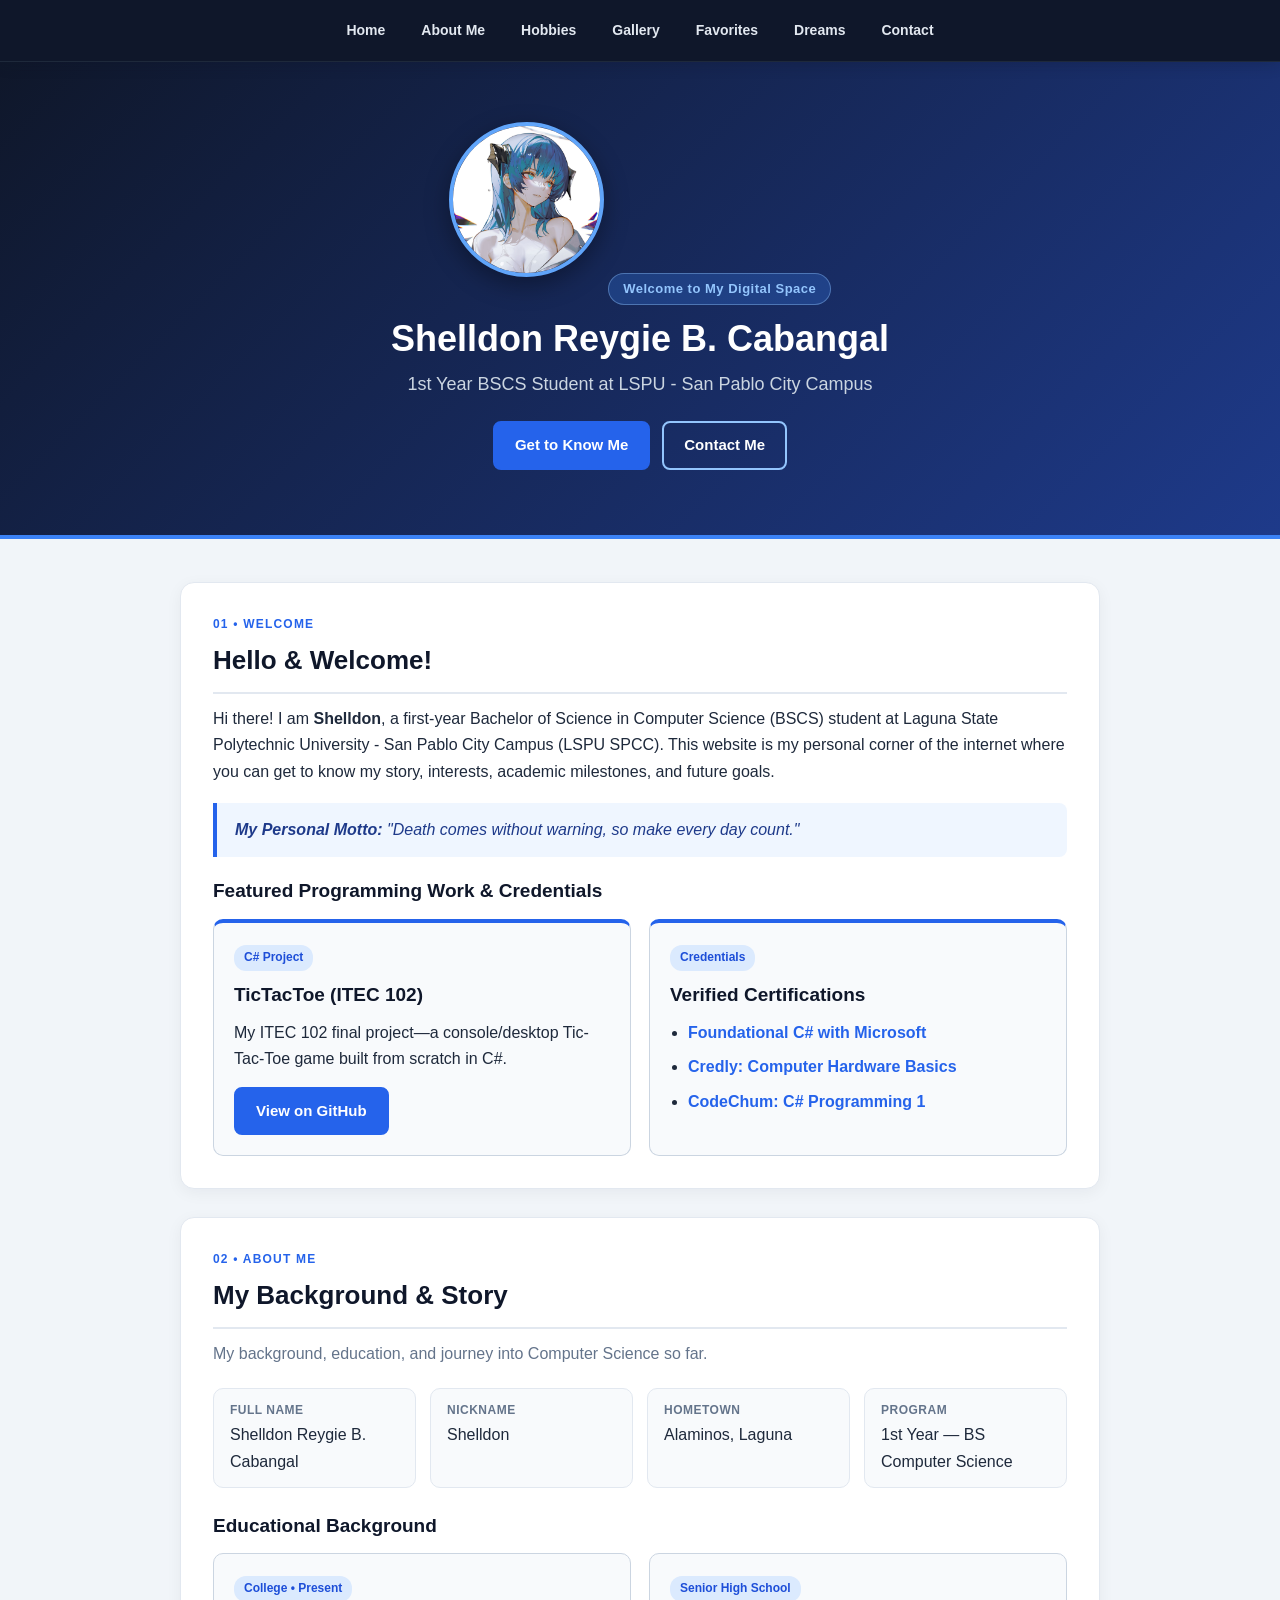
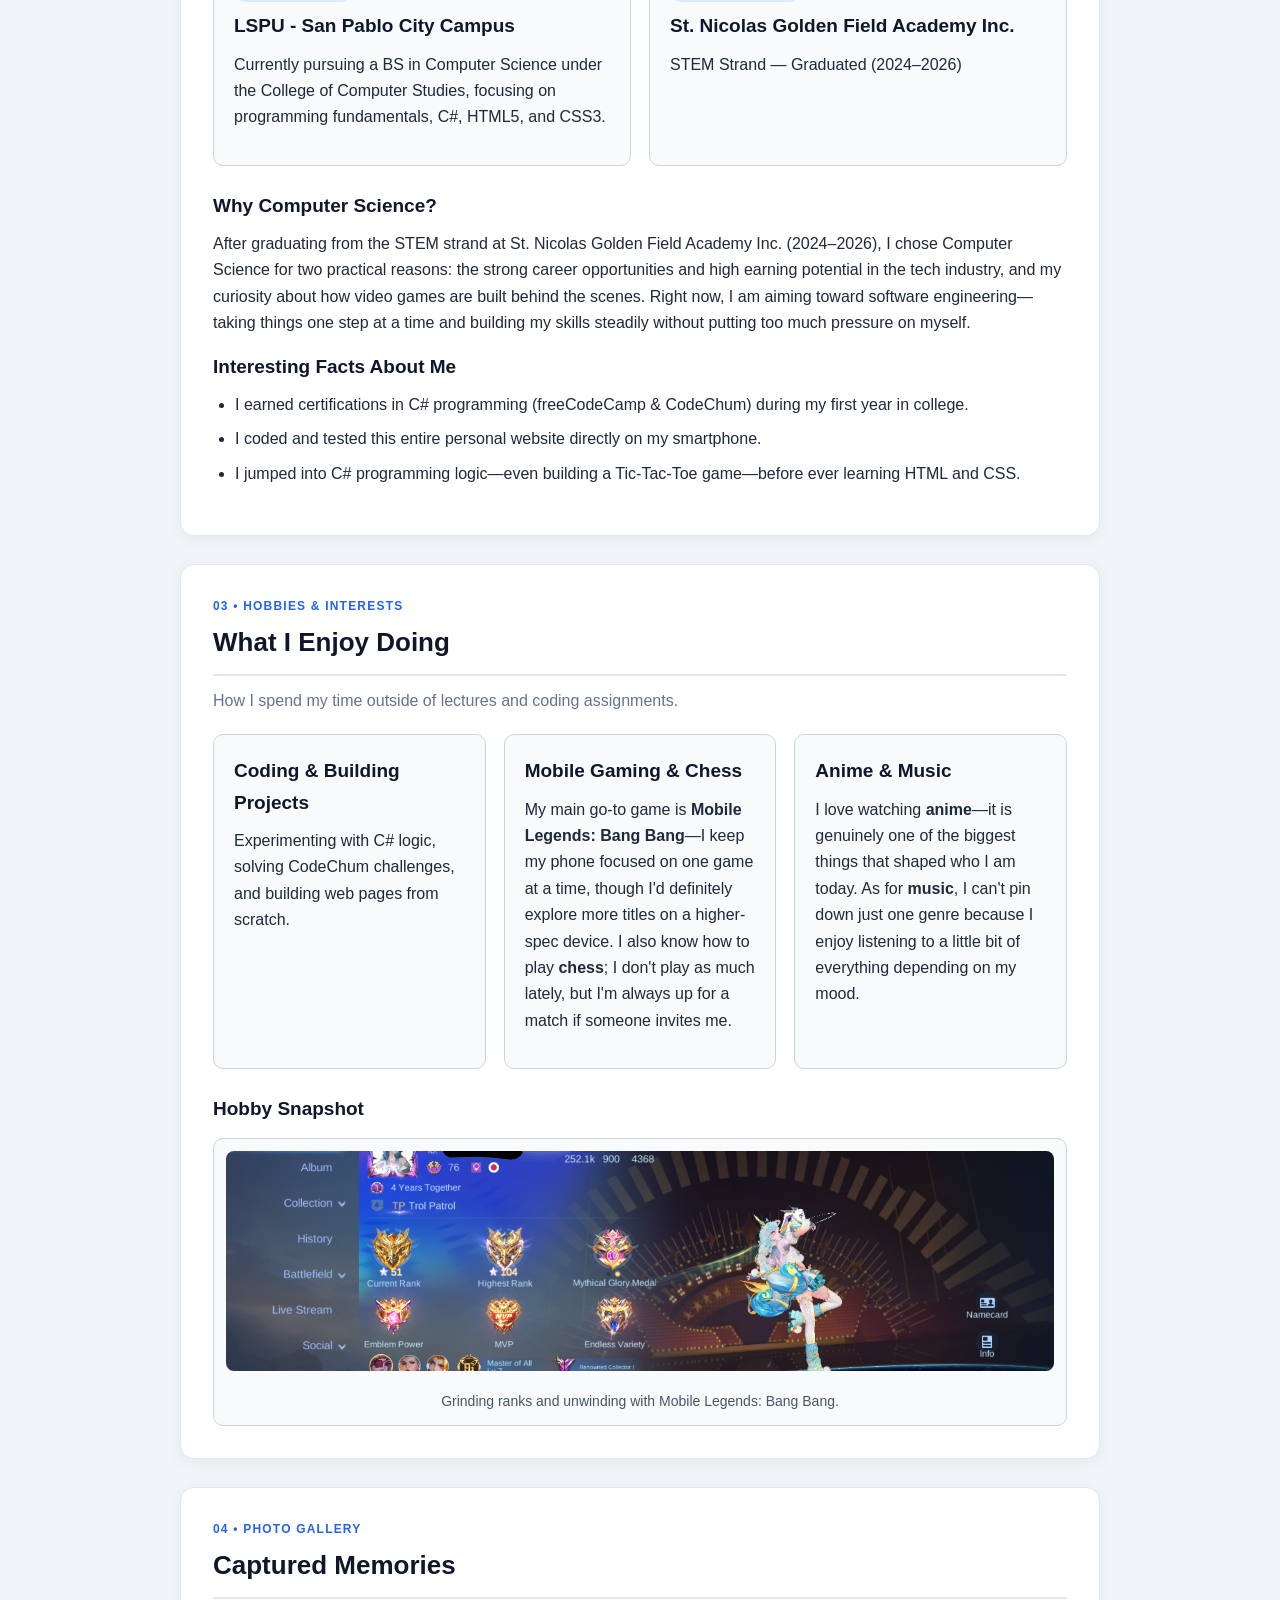
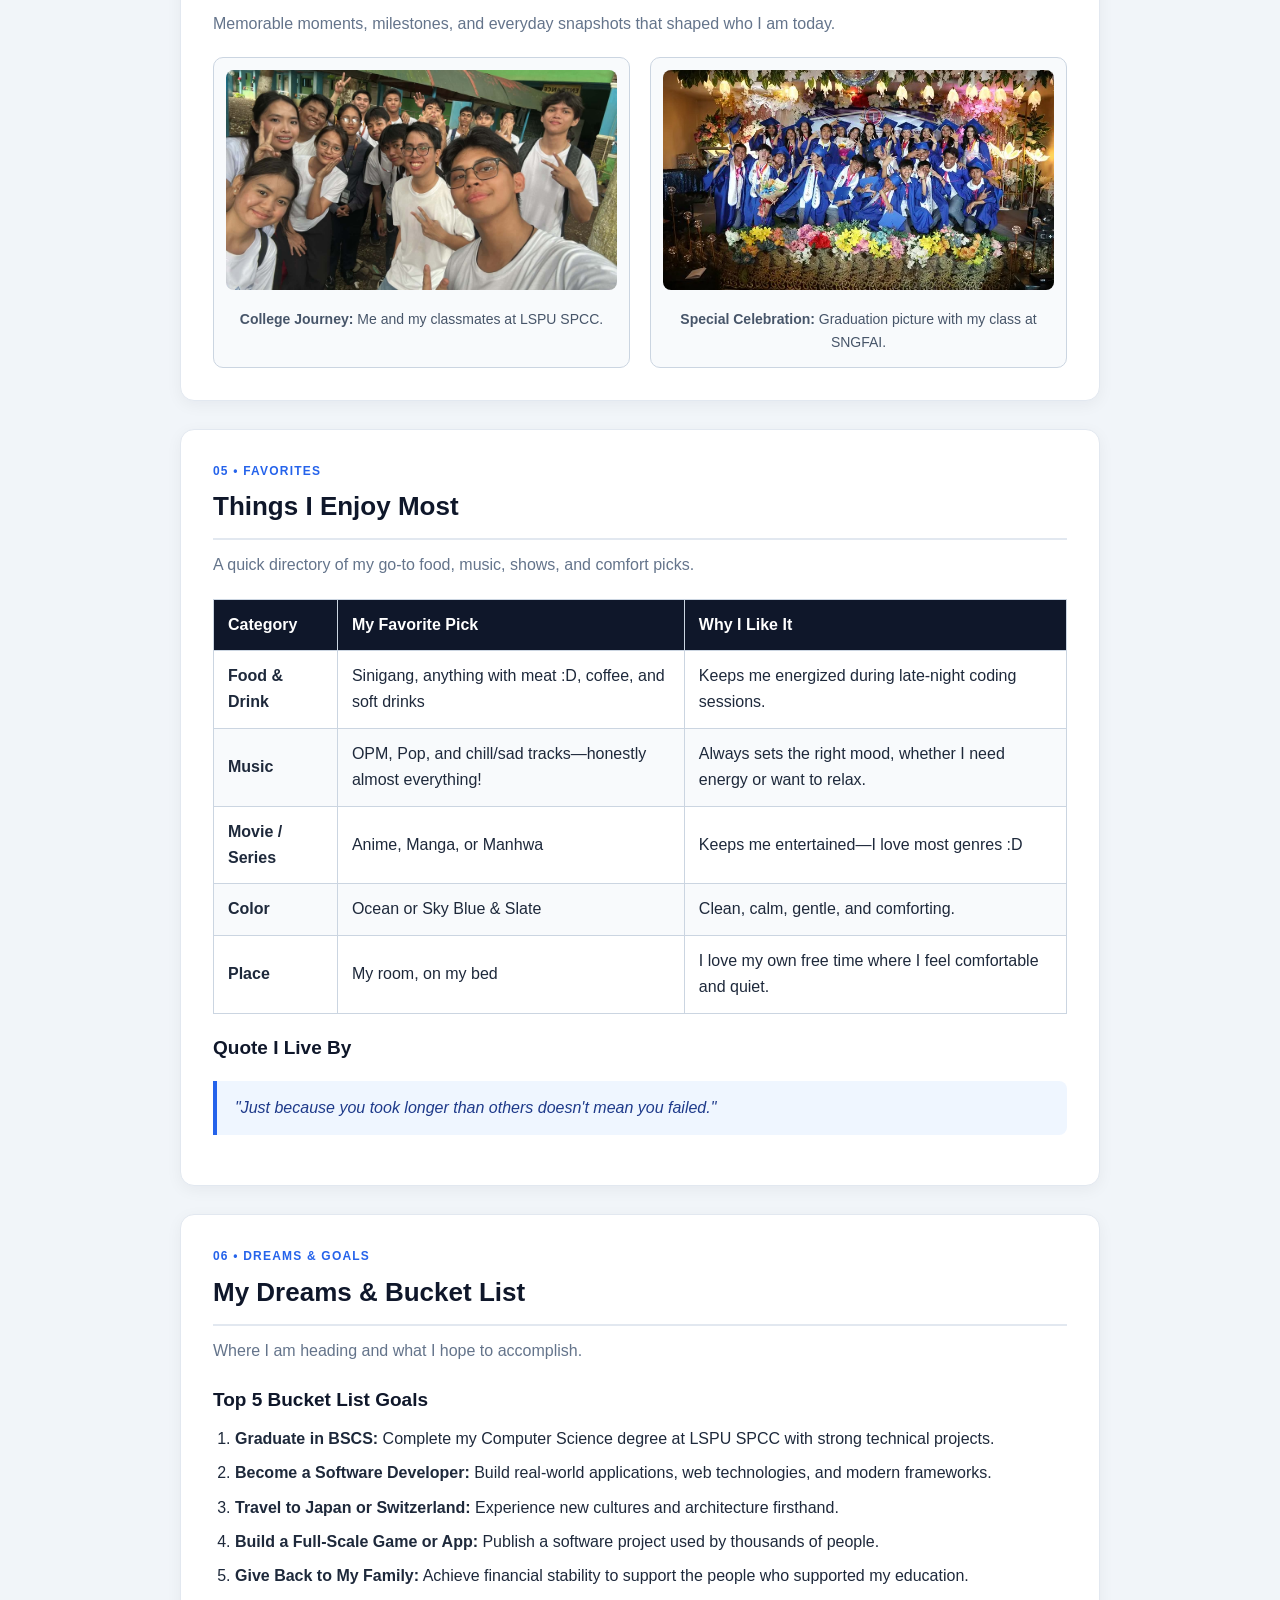
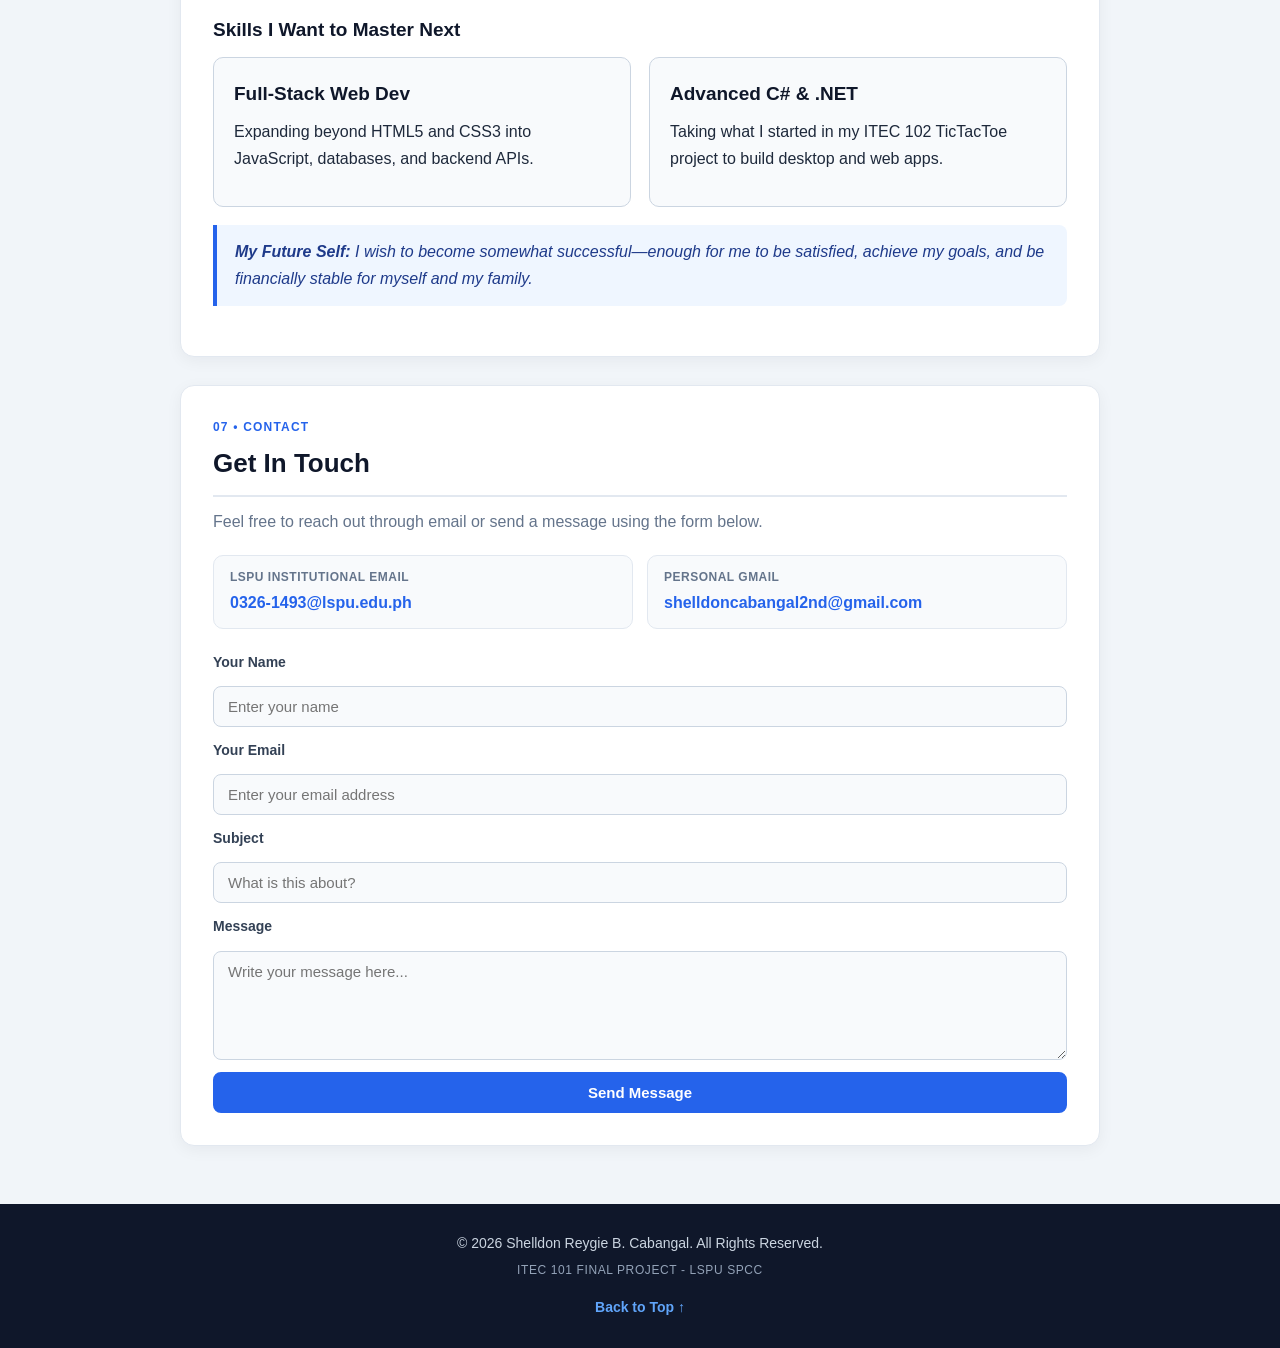
==== index.html @ 47b0982e "Update index.html" ====
<!DOCTYPE html>
<html lang="en">
<head>
  <meta charset="UTF-8">
  <meta name="viewport" content="width=device-width, initial-scale=1.0">
  <title>Shelldon Reygie B. Cabangal | Personal Portfolio</title>
  <link rel="stylesheet" href="css/style.css">
</head>
<body>

  <!-- STICKY NAVIGATION BAR (Links scroll smoothly to each section ID) -->
  <nav id="top-nav">
    <ul>
      <li><a href="#home">Home</a></li>
      <li><a href="#about">About Me</a></li>
      <li><a href="#hobbies">Hobbies</a></li>
      <li><a href="#gallery">Gallery</a></li>
      <li><a href="#favorites">Favorites</a></li>
      <li><a href="#dreams">Dreams</a></li>
      <li><a href="#contact">Contact</a></li>
    </ul>
  </nav>

  <!-- HERO HEADER -->
  <header id="home">
    <div class="hero-content">
      <img id="profile-pic" src="images/profile01.jpg" alt="Shelldon Reygie B. Cabangal">
      <span class="badge">Welcome to My Digital Space</span>
      <h1>Shelldon Reygie B. Cabangal</h1>
      <p class="hero-subtitle">1st Year BSCS Student at LSPU - San Pablo City Campus</p>
      <div class="hero-buttons">
        <a href="#about" class="button">Get to Know Me</a>
        <a href="#contact" class="button button-outline">Contact Me</a>
      </div>
    </div>
  </header>

  <!-- MAIN CONTENT -->
  <main>

    <!-- SECTION 1: INTRODUCTION & FEATURED WORK -->
    <section class="container">
      <p class="section-tag">01 • Welcome</p>
      <h2>Hello &amp; Welcome!</h2>
      <p>
        Hi there! I am <strong>Shelldon</strong>, a first-year Bachelor of Science in Computer Science (BSCS) student at
        Laguna State Polytechnic University - San Pablo City Campus (LSPU SPCC). This website is my personal corner of
        the internet where you can get to know my story, interests, academic milestones, and future goals.
      </p>

      <div class="tagline">
        <strong>My Personal Motto:</strong> "Death comes without warning, so make every day count."
      </div>

      <h3>Featured Programming Work &amp; Credentials</h3>
      <div class="card-grid">
        <div class="card card-accent">
          <span class="pill">C# Project</span>
          <h3>TicTacToe (ITEC 102)</h3>
          <p>My ITEC 102 final project—a console/desktop Tic-Tac-Toe game built from scratch in C#.</p>
          <a href="https://github.com/shelldoncabangal2nd-dotcom/ITEC102-Final-Project/tree/main" class="button" target="_blank">View on GitHub</a>
        </div>

        <div class="card card-accent">
          <span class="pill">Credentials</span>
          <h3>Verified Certifications</h3>
          <ul class="cert-list">
            <li><a href="https://freecodecamp.org/certification/cabangal/foundational-c-sharp-with-microsoft" target="_blank">Foundational C# with Microsoft</a></li>
            <li><a href="https://www.credly.com/badges/8c7a3139-9571-4f5e-9eef-949884a9efc1" target="_blank">Credly: Computer Hardware Basics</a></li>
            <li><a href="https://lspu.codechum.com/certificates/32533" target="_blank">CodeChum: C# Programming 1</a></li>
          </ul>
        </div>
      </div>
    </section>

    <!-- SECTION 2: ABOUT ME -->
    <section id="about" class="container">
      <p class="section-tag">02 • About Me</p>
      <h2>My Background &amp; Story</h2>
      <p class="section-intro">My background, education, and journey into Computer Science so far.</p>

      <ul class="profile-grid">
        <li><strong>Full Name</strong><span>Shelldon Reygie B. Cabangal</span></li>
        <li><strong>Nickname</strong><span>Shelldon</span></li>
        <li><strong>Hometown</strong><span>Alaminos, Laguna</span></li>
        <li><strong>Program</strong><span>1st Year — BS Computer Science</span></li>
      </ul>

      <h3>Educational Background</h3>
      <div class="card-grid">
        <div class="card">
          <span class="pill">College • Present</span>
          <h3>LSPU - San Pablo City Campus</h3>
          <p>Currently pursuing a BS in Computer Science under the College of Computer Studies, focusing on programming fundamentals, C#, HTML5, and CSS3.</p>
        </div>

        <div class="card">
          <span class="pill">Senior High School</span>
          <h3>St. Nicolas Golden Field Academy Inc.</h3>
          <p>STEM Strand — Graduated (2024–2026)</p>
        </div>
      </div>

      <h3 class="mt-20">Why Computer Science?</h3>
      <p>
        After graduating from the STEM strand at St. Nicolas Golden Field Academy Inc. (2024–2026), I chose Computer
        Science for two practical reasons: the strong career opportunities and high earning potential in the tech
        industry, and my curiosity about how video games are built behind the scenes. Right now, I am aiming toward
        software engineering—taking things one step at a time and building my skills steadily without putting too much
        pressure on myself.
      </p>

      <h3>Interesting Facts About Me</h3>
      <ul class="content-list">
        <li>I earned certifications in C# programming (freeCodeCamp &amp; CodeChum) during my first year in college.</li>
        <li>I coded and tested this entire personal website directly on my smartphone.</li>
        <li>I jumped into C# programming logic—even building a Tic-Tac-Toe game—before ever learning HTML and CSS.</li>
      </ul>
    </section>

    <!-- SECTION 3: HOBBIES -->
    <section id="hobbies" class="container">
      <p class="section-tag">03 • Hobbies &amp; Interests</p>
      <h2>What I Enjoy Doing</h2>
      <p class="section-intro">How I spend my time outside of lectures and coding assignments.</p>

      <div class="card-grid">
        <div class="card">
          <h3>Coding &amp; Building Projects</h3>
          <p>Experimenting with C# logic, solving CodeChum challenges, and building web pages from scratch.</p>
        </div>

        <div class="card">
          <h3>Mobile Gaming &amp; Chess</h3>
          <p>
            My main go-to game is <strong>Mobile Legends: Bang Bang</strong>—I keep my phone focused on one game at a
            time, though I'd definitely explore more titles on a higher-spec device. I also know how to play
            <strong>chess</strong>; I don't play as much lately, but I'm always up for a match if someone invites me.
          </p>
        </div>

        <div class="card">
          <h3>Anime &amp; Music</h3>
          <p>
            I love watching <strong>anime</strong>—it is genuinely one of the biggest things that shaped who I am today.
            As for <strong>music</strong>, I can't pin down just one genre because I enjoy listening to a little bit of
            everything depending on my mood.
          </p>
        </div>
      </div>

      <h3 class="mt-20">Hobby Snapshot</h3>
      <div class="photo-grid">
        <div class="photo-item">
          <img src="images/image002.png" alt="Mobile Legends">
          <p class="caption">Grinding ranks and unwinding with Mobile Legends: Bang Bang.</p>
        </div>
      </div>
    </section>

    <!-- SECTION 4: GALLERY -->
    <section id="gallery" class="container">
      <p class="section-tag">04 • Photo Gallery</p>
      <h2>Captured Memories</h2>
      <p class="section-intro">Memorable moments, milestones, and everyday snapshots that shaped who I am today.</p>

      <div class="photo-grid">
        <div class="photo-item">
          <img src="images/image003.jpeg" alt="LSPU Campus Moment">
          <p class="caption"><strong>College Journey:</strong> Me and my classmates at LSPU SPCC.</p>
        </div>

        <div class="photo-item">
          <img src="images/image004.jpg" alt="Graduation Celebration">
          <p class="caption"><strong>Special Celebration:</strong> Graduation picture with my class at SNGFAI.</p>
        </div>
      </div>
    </section>

    <!-- SECTION 5: FAVORITES -->
    <section id="favorites" class="container">
      <p class="section-tag">05 • Favorites</p>
      <h2>Things I Enjoy Most</h2>
      <p class="section-intro">A quick directory of my go-to food, music, shows, and comfort picks.</p>

      <div class="table-wrapper">
        <table>
          <thead>
            <tr>
              <th>Category</th>
              <th>My Favorite Pick</th>
              <th>Why I Like It</th>
            </tr>
          </thead>
          <tbody>
            <tr>
              <td><strong>Food &amp; Drink</strong></td>
              <td>Sinigang, anything with meat :D, coffee, and soft drinks</td>
              <td>Keeps me energized during late-night coding sessions.</td>
            </tr>
            <tr>
              <td><strong>Music</strong></td>
              <td>OPM, Pop, and chill/sad tracks—honestly almost everything!</td>
              <td>Always sets the right mood, whether I need energy or want to relax.</td>
            </tr>
            <tr>
              <td><strong>Movie / Series</strong></td>
              <td>Anime, Manga, or Manhwa</td>
              <td>Keeps me entertained—I love most genres :D</td>
            </tr>
            <tr>
              <td><strong>Color</strong></td>
              <td>Ocean or Sky Blue &amp; Slate</td>
              <td>Clean, calm, gentle, and comforting.</td>
            </tr>
            <tr>
              <td><strong>Place</strong></td>
              <td>My room, on my bed</td>
              <td>I love my own free time where I feel comfortable and quiet.</td>
            </tr>
          </tbody>
        </table>
      </div>

      <h3>Quote I Live By</h3>
      <div class="tagline">
        "Just because you took longer than others doesn't mean you failed."
      </div>
    </section>

    <!-- SECTION 6: DREAMS & BUCKET LIST -->
    <section id="dreams" class="container">
      <p class="section-tag">06 • Dreams &amp; Goals</p>
      <h2>My Dreams &amp; Bucket List</h2>
      <p class="section-intro">Where I am heading and what I hope to accomplish.</p>

      <h3>Top 5 Bucket List Goals</h3>
      <ol class="content-list">
        <li><strong>Graduate in BSCS:</strong> Complete my Computer Science degree at LSPU SPCC with strong technical projects.</li>
        <li><strong>Become a Software Developer:</strong> Build real-world applications, web technologies, and modern frameworks.</li>
        <li><strong>Travel to Japan or Switzerland:</strong> Experience new cultures and architecture firsthand.</li>
        <li><strong>Build a Full-Scale Game or App:</strong> Publish a software project used by thousands of people.</li>
        <li><strong>Give Back to My Family:</strong> Achieve financial stability to support the people who supported my education.</li>
      </ol>

      <h3 class="mt-20">Skills I Want to Master Next</h3>
      <div class="card-grid">
        <div class="card">
          <h3>Full-Stack Web Dev</h3>
          <p>Expanding beyond HTML5 and CSS3 into JavaScript, databases, and backend APIs.</p>
        </div>

        <div class="card">
          <h3>Advanced C# &amp; .NET</h3>
          <p>Taking what I started in my ITEC 102 TicTacToe project to build desktop and web apps.</p>
        </div>
      </div>

      <div class="tagline mt-20">
        <strong>My Future Self:</strong> I wish to become somewhat successful—enough for me to be satisfied, achieve my goals, and be financially stable for myself and my family.
      </div>
    </section>

    <!-- SECTION 7: CONTACT -->
    <section id="contact" class="container">
      <p class="section-tag">07 • Contact</p>
      <h2>Get In Touch</h2>
      <p class="section-intro">Feel free to reach out through email or send a message using the form below.</p>

      <ul class="profile-grid">
        <li>
          <strong>LSPU Institutional Email</strong>
          <a href="mailto:0326-1493@lspu.edu.ph">0326-1493@lspu.edu.ph</a>
        </li>
        <li>
          <strong>Personal Gmail</strong>
          <a href="mailto:shelldoncabangal2nd@gmail.com">shelldoncabangal2nd@gmail.com</a>
        </li>
      </ul>

      <form class="contact-form" action="mailto:shelldoncabangal2nd@gmail.com" method="post" enctype="text/plain">
        <label for="name">Your Name</label>
        <input type="text" id="name" name="Name" placeholder="Enter your name" required>

        <label for="email">Your Email</label>
        <input type="email" id="email" name="Email" placeholder="Enter your email address" required>

        <label for="subject">Subject</label>
        <input type="text" id="subject" name="Subject" placeholder="What is this about?" required>

        <label for="message">Message</label>
        <textarea id="message" name="Message" rows="5" placeholder="Write your message here..." required></textarea>

        <button type="submit" class="button">Send Message</button>
      </form>
    </section>

  </main>

  <!-- FOOTER -->
  <footer>
    <p>&copy; 2026 Shelldon Reygie B. Cabangal. All Rights Reserved.</p>
    <p class="footer-sub">ITEC 101 Final Project - LSPU SPCC</p>
    <a href="#home" class="back-to-top">Back to Top ↑</a>
  </footer>

</body>
      </html>
---- css/style.css ----
/* =========================================================
   1. SMOOTH SCROLLING, RESET & BASE STYLES
   ========================================================= */
html {
  scroll-behavior: smooth; /* Makes #id links scroll smoothly */
}

* {
  box-sizing: border-box;
  margin: 0;
  padding: 0;
}

body {
  font-family: 'Segoe UI', Tahoma, Geneva, Verdana, sans-serif;
  font-size: 16px;
  background-color: #f1f5f9;
  color: #1e293b;
  line-height: 1.65;
}

/* Prevents the sticky navbar from covering section titles when clicked */
header[id],
section[id] {
  scroll-margin-top: 75px;
}

/* 2. STICKY TOP NAVIGATION BAR */
#top-nav {
  background-color: #0f172a;
  position: sticky;
  top: 0;
  z-index: 100;
  padding: 12px 16px;
  border-bottom: 1px solid #1e293b;
  box-shadow: 0 4px 12px rgba(15, 23, 42, 0.2);
}

#top-nav ul {
  list-style: none;
  display: flex;
  flex-wrap: wrap;
  justify-content: center;
  gap: 8px;
}

#top-nav a {
  color: #e2e8f0;
  text-decoration: none;
  padding: 7px 14px;
  border-radius: 20px;
  font-weight: 600;
  font-size: 14px;
  display: inline-block;
  transition: background-color 0.25s ease, color 0.25s ease;
}

#top-nav a:hover,
#top-nav a:focus {
  background-color: #2563eb;
  color: #ffffff;
}

/* 3. HERO HEADER */
header {
  background: linear-gradient(135deg, #0f172a 0%, #1e3a8a 100%);
  color: #ffffff;
  text-align: center;
  padding: 60px 20px 65px;
  border-bottom: 4px solid #3b82f6;
}

.hero-content {
  max-width: 700px;
  margin: 0 auto;
}

#profile-pic {
  width: 155px;
  height: 155px;
  border-radius: 50%;
  border: 4px solid #60a5fa;
  box-shadow: 0 8px 24px rgba(0, 0, 0, 0.35);
  object-fit: cover;
  margin-bottom: 16px;
}

.badge {
  display: inline-block;
  background-color: rgba(59, 130, 246, 0.25);
  color: #93c5fd;
  border: 1px solid rgba(147, 197, 253, 0.4);
  padding: 4px 14px;
  border-radius: 20px;
  font-size: 13px;
  font-weight: 600;
  letter-spacing: 0.5px;
  margin-bottom: 12px;
}

header h1 {
  font-size: 36px;
  line-height: 1.2;
  margin-bottom: 10px;
}

.hero-subtitle {
  font-size: 18px;
  color: #cbd5e1;
  margin-bottom: 22px;
}

.hero-buttons {
  display: flex;
  justify-content: center;
  flex-wrap: wrap;
  gap: 12px;
}

/* 4. MAIN SECTION CONTAINERS & TYPOGRAPH */
main {
  padding: 15px 0 30px;
}

.container {
  max-width: 920px;
  margin: 28px auto;
  padding: 32px;
  background-color: #ffffff;
  border: 1px solid #e2e8f0;
  border-radius: 14px;
  box-shadow: 0 4px 16px rgba(15, 23, 42, 0.05);
}

.section-tag {
  font-size: 12px;
  font-weight: 700;
  text-transform: uppercase;
  letter-spacing: 1.2px;
  color: #2563eb;
  margin-bottom: 4px;
}

h2 {
  color: #0f172a;
  font-size: 26px;
  padding-bottom: 10px;
  margin-bottom: 12px;
  border-bottom: 2px solid #e2e8f0;
}

.section-intro {
  color: #64748b;
  margin-bottom: 20px;
}

h3 {
  color: #0f172a;
  font-size: 19px;
  margin-bottom: 10px;
}

p {
  margin-bottom: 14px;
}

.mt-20 {
  margin-top: 24px;
}

.content-list {
  margin-left: 22px;
  margin-bottom: 16px;
}

.content-list li {
  margin-bottom: 8px;
}

.tagline {
  font-style: italic;
  background-color: #eff6ff;
  border-left: 4px solid #2563eb;
  padding: 14px 18px;
  margin: 18px 0;
  border-radius: 0 8px 8px 0;
  color: #1e3a8a;
}

/* 5. PROFILE GRID, CARDS & PILLS (Flexbox) */
.profile-grid {
  list-style: none;
  display: flex;
  flex-wrap: wrap;
  gap: 14px;
  margin-bottom: 22px;
}

.profile-grid li {
  flex: 1 1 200px;
  background-color: #f8fafc;
  border: 1px solid #e2e8f0;
  border-radius: 10px;
  padding: 12px 16px;
}

.profile-grid strong {
  display: block;
  font-size: 12px;
  text-transform: uppercase;
  letter-spacing: 0.5px;
  color: #64748b;
  margin-bottom: 2px;
}

.profile-grid a {
  color: #2563eb;
  font-weight: 600;
  text-decoration: none;
  word-break: break-all;
}

.profile-grid a:hover {
  text-decoration: underline;
}

.card-grid {
  display: flex;
  flex-wrap: wrap;
  gap: 18px;
  margin-top: 12px;
}

.card {
  flex: 1 1 260px;
  background-color: #f8fafc;
  border: 1px solid #cbd5e1;
  border-radius: 10px;
  padding: 20px;
  transition: transform 0.2s ease, box-shadow 0.2s ease;
}

.card-accent {
  border-top: 4px solid #2563eb;
}

.card:hover {
  transform: translateY(-4px);
  box-shadow: 0 8px 18px rgba(15, 23, 42, 0.08);
}

.pill {
  display: inline-block;
  background-color: #dbeafe;
  color: #1d4ed8;
  font-size: 12px;
  font-weight: 700;
  padding: 3px 10px;
  border-radius: 12px;
  margin-bottom: 8px;
}

.cert-list {
  margin-left: 18px;
  margin-top: 6px;
}

.cert-list li {
  margin-bottom: 8px;
}

.cert-list a {
  color: #2563eb;
  font-weight: 600;
  text-decoration: none;
}

.cert-list a:hover {
  text-decoration: underline;
}

/* 6. PHOTO GALLERY (CSS Grid) */
.photo-grid {
  display: grid;
  grid-template-columns: repeat(auto-fit, minmax(260px, 1fr));
  gap: 20px;
  margin-top: 14px;
}

.photo-item {
  background-color: #f8fafc;
  border: 1px solid #cbd5e1;
  border-radius: 10px;
  padding: 12px;
  text-align: center;
  transition: transform 0.2s ease;
}

.photo-item:hover {
  transform: translateY(-3px);
}

.photo-item img {
  width: 100%;
  height: 220px;
  object-fit: cover;
  border-radius: 8px;
  margin-bottom: 10px;
}

.caption {
  font-size: 14px;
  color: #475569;
  margin-bottom: 0;
}

/* 7. FAVORITES TABLE */
.table-wrapper {
  overflow-x: auto;
  margin-bottom: 18px;
}

table {
  width: 100%;
  border-collapse: collapse;
}

th,
td {
  border: 1px solid #cbd5e1;
  padding: 12px 14px;
  text-align: left;
}

th {
  background-color: #0f172a;
  color: #ffffff;
}

tr:nth-child(even) {
  background-color: #f8fafc;
}

/* 8. BUTTONS & CONTACT FORM */
.button {
  display: inline-block;
  background-color: #2563eb;
  color: #ffffff;
  text-decoration: none;
  padding: 10px 20px;
  border: 2px solid #2563eb;
  border-radius: 8px;
  font-size: 15px;
  font-weight: 600;
  cursor: pointer;
  transition: background-color 0.25s ease, border-color 0.25s ease;
}

.button:hover {
  background-color: #1d4ed8;
  border-color: #1d4ed8;
}

.button-outline {
  background-color: transparent;
  color: #ffffff;
  border-color: #93c5fd;
}

.button-outline:hover {
  background-color: rgba(255, 255, 255, 0.12);
  border-color: #ffffff;
}

.contact-form {
  display: flex;
  flex-direction: column;
  gap: 12px;
  margin-top: 10px;
}

.contact-form label {
  font-weight: 600;
  font-size: 14px;
  color: #334155;
}

.contact-form input,
.contact-form textarea {
  width: 100%;
  padding: 11px 14px;
  border: 1px solid #cbd5e1;
  border-radius: 8px;
  font-family: inherit;
  font-size: 15px;
  background-color: #f8fafc;
}

.contact-form input:focus,
.contact-form textarea:focus {
  outline: none;
  border-color: #2563eb;
  background-color: #ffffff;
}

/* 9. FOOTER */
footer {
  background-color: #0f172a;
  color: #cbd5e1;
  text-align: center;
  padding: 28px 20px;
  font-size: 14px;
}

footer p {
  margin-bottom: 6px;
}

.footer-sub {
  color: #94a3b8;
  font-size: 12px;
  text-transform: uppercase;
  letter-spacing: 0.6px;
}

.back-to-top {
  display: inline-block;
  margin-top: 10px;
  color: #60a5fa;
  text-decoration: none;
  font-weight: 600;
}

.back-to-top:hover {
  text-decoration: underline;
}

/* 10. MOBILE RESPONSIVE STYLES */
  
@media (max-width: 768px) {
  header[id],
  section[id] {
    scroll-margin-top: 95px;
  }

  #top-nav {
    padding: 8px 10px;
  }

  #top-nav ul {
    gap: 5px;
  }

  #top-nav a {
    padding: 5px 10px;
    font-size: 12px;
  }

  header {
    padding: 40px 16px 45px;
  }

  header h1 {
    font-size: 26px;
  }

  .hero-subtitle {
    font-size: 15px;
  }

  .container {
    margin: 16px 12px;
    padding: 20px 16px;
  }

  h2 {
    font-size: 22px;
  }
  }
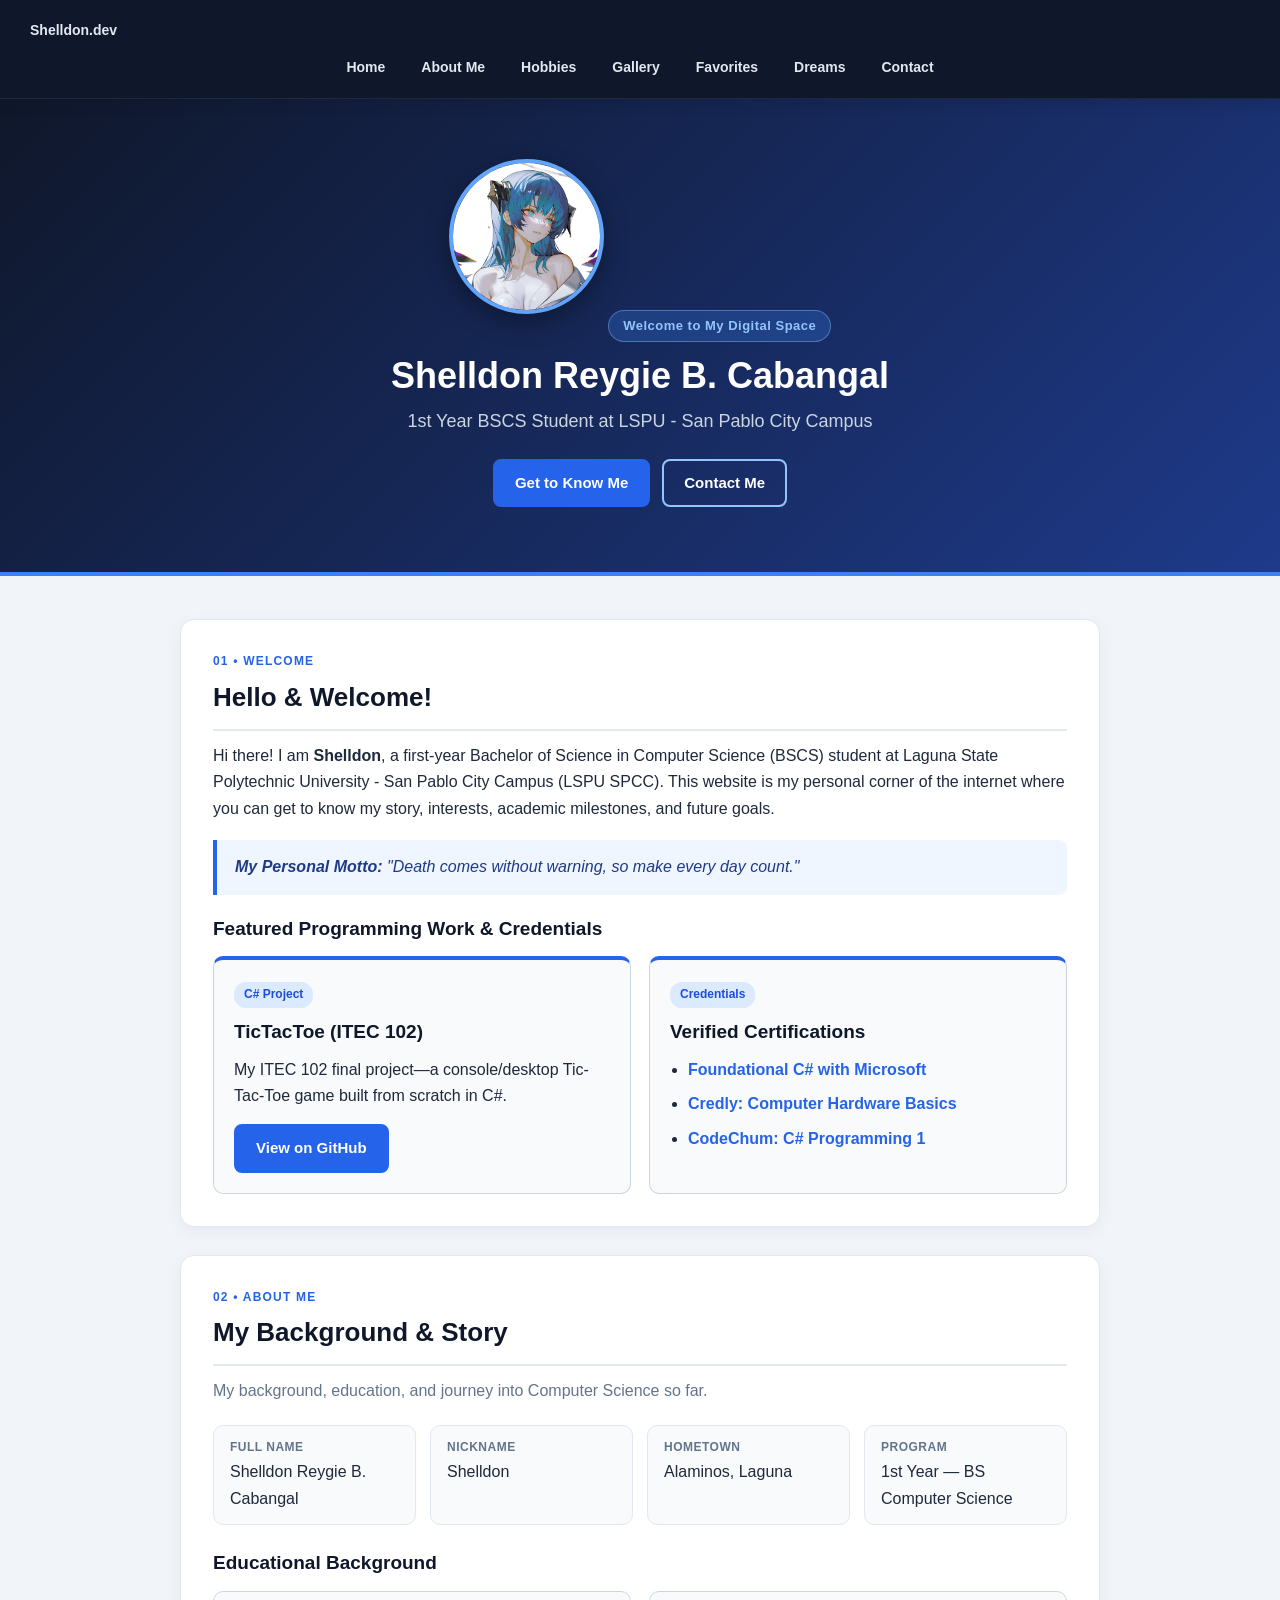
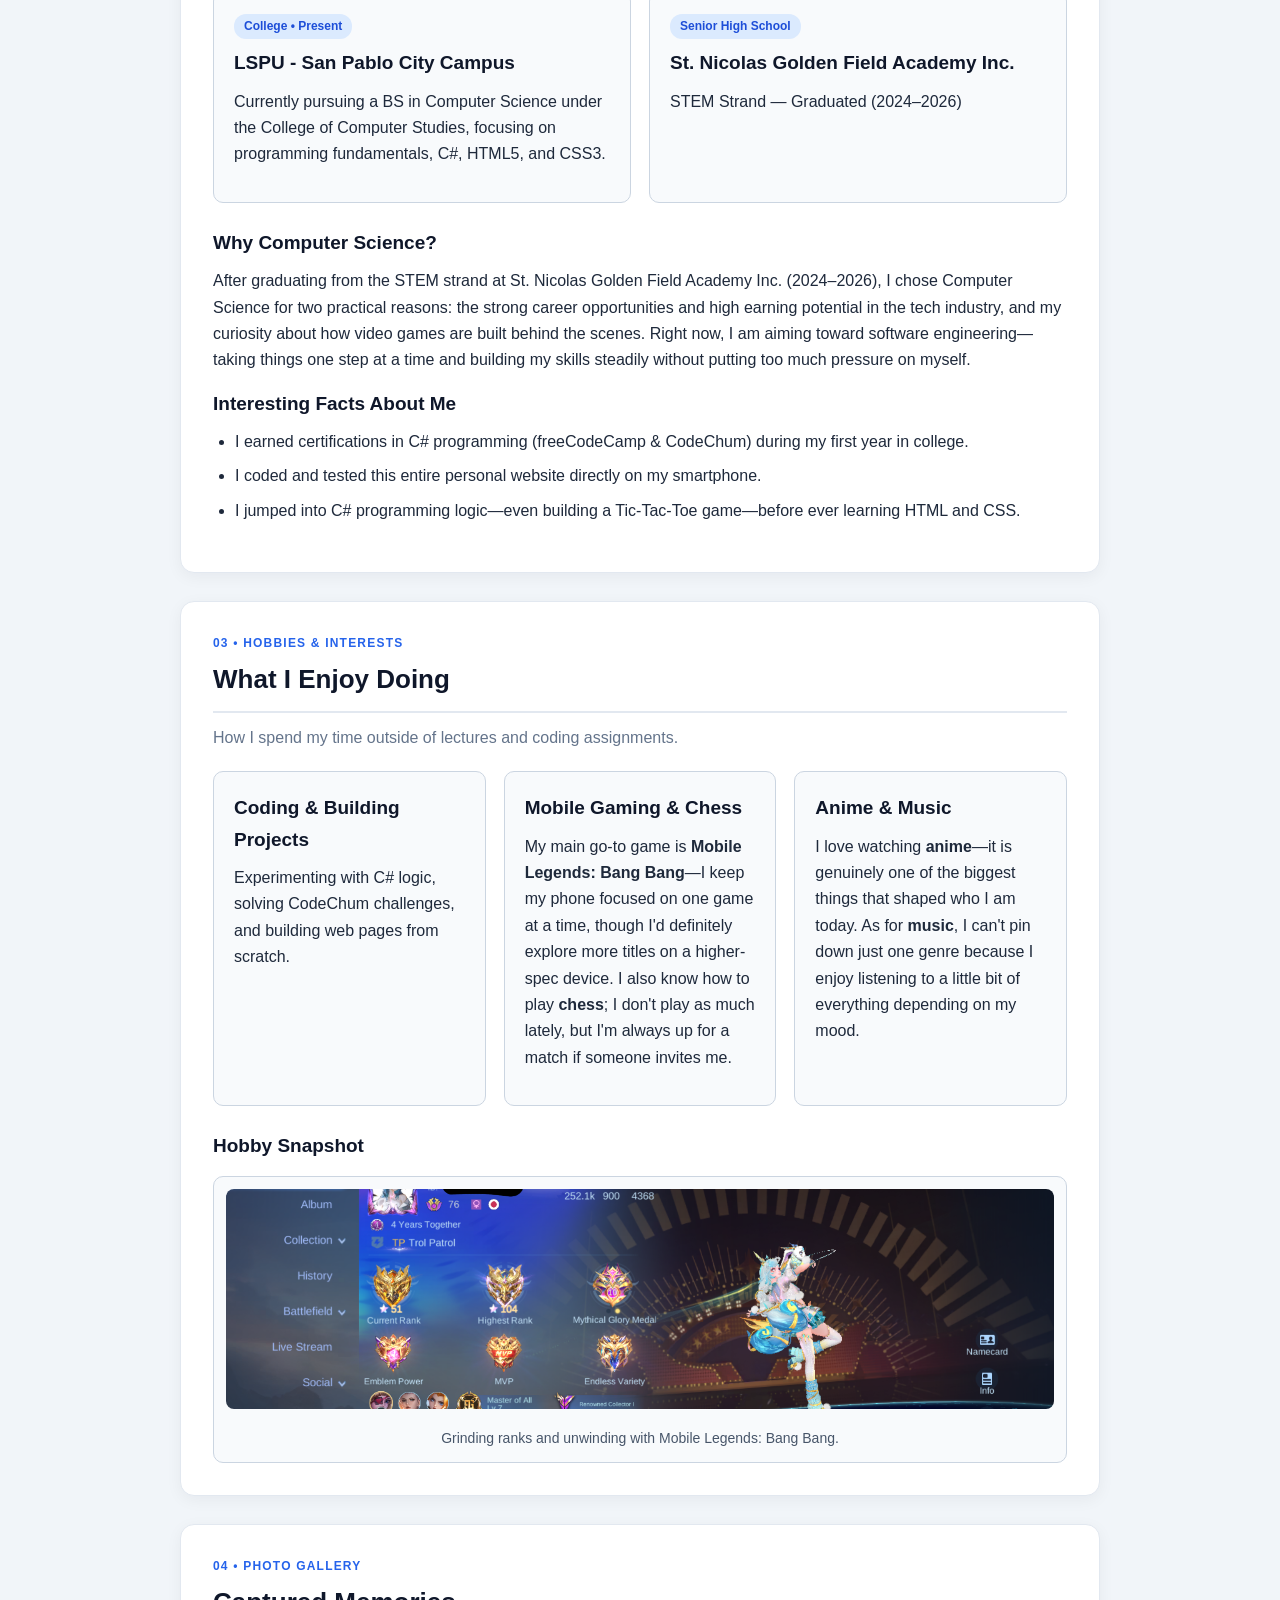
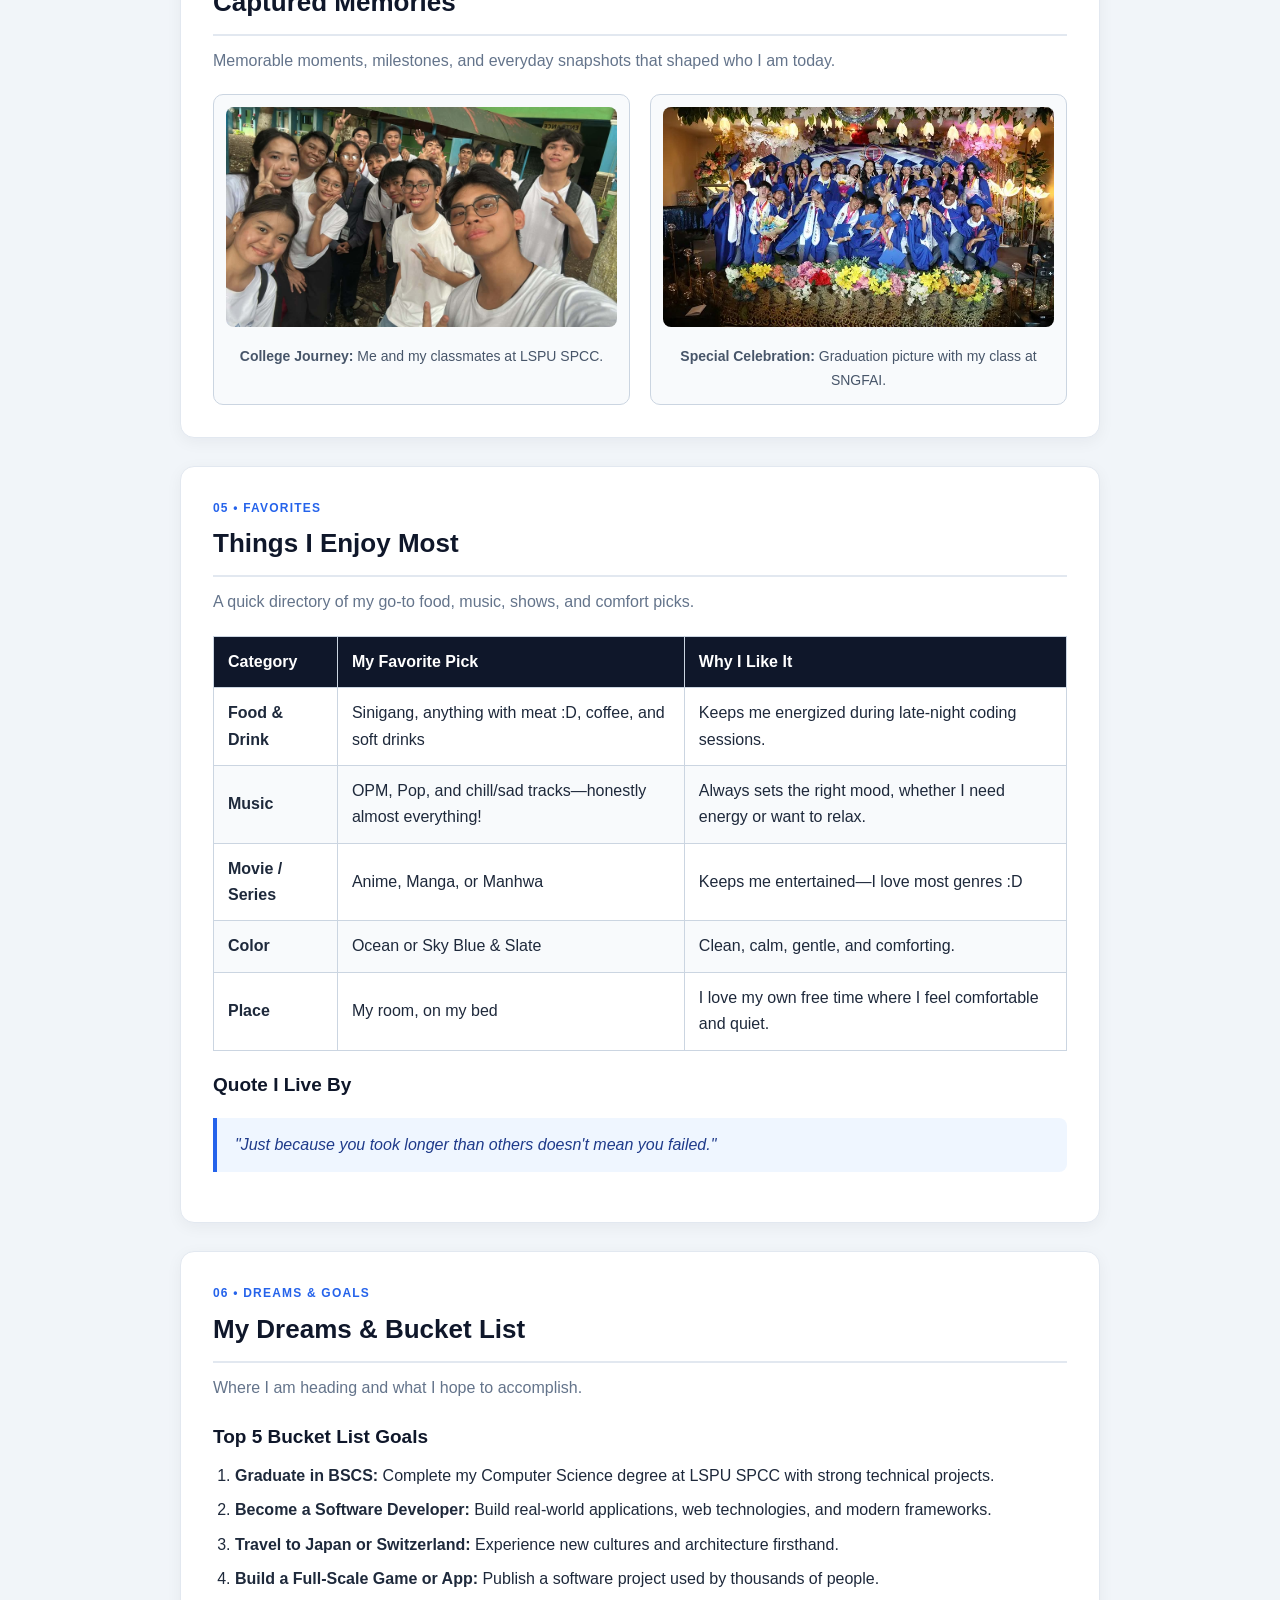
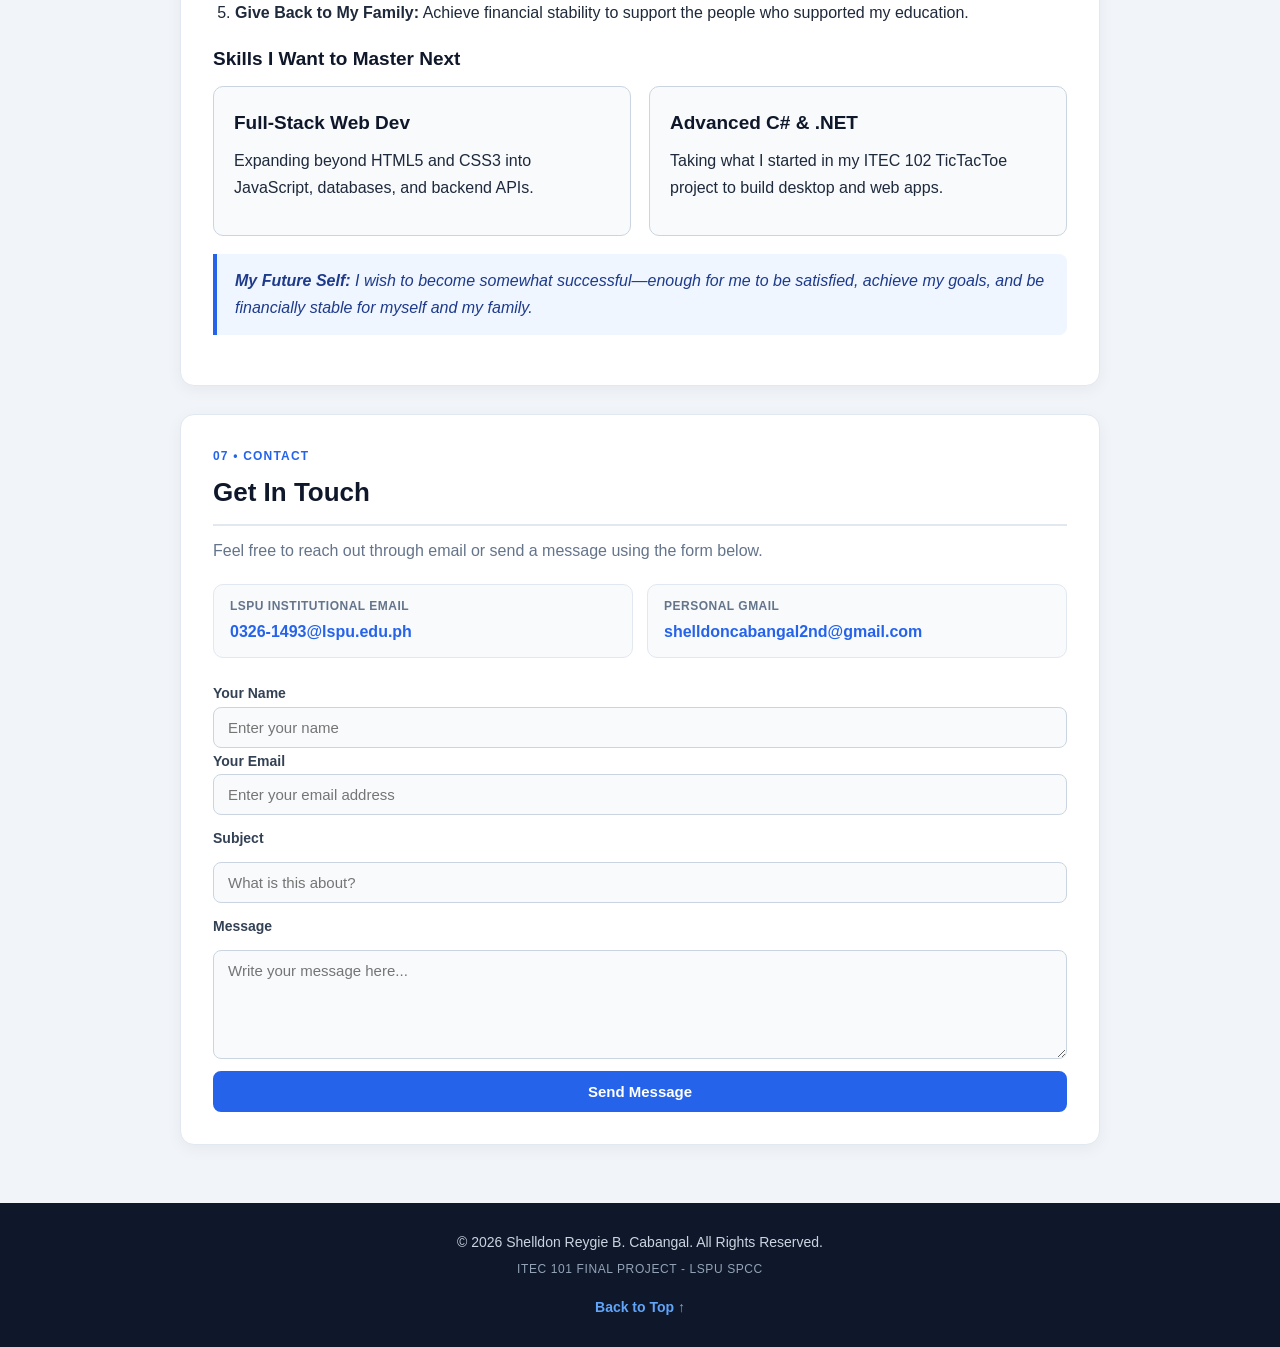
==== commit 7955d25e: "Update index.html" ====
--- a/index.html
+++ b/index.html
@@ -8,20 +8,23 @@
 </head>
 <body>
 
-  <!-- STICKY NAVIGATION BAR (Links scroll smoothly to each section ID) -->
+  <!-- // 1. Navigation -->
   <nav id="top-nav">
-    <ul>
-      <li><a href="#home">Home</a></li>
-      <li><a href="#about">About Me</a></li>
-      <li><a href="#hobbies">Hobbies</a></li>
-      <li><a href="#gallery">Gallery</a></li>
-      <li><a href="#favorites">Favorites</a></li>
-      <li><a href="#dreams">Dreams</a></li>
-      <li><a href="#contact">Contact</a></li>
-    </ul>
+    <div class="nav-inner">
+      <a href="#home" class="nav-brand">Shelldon.dev</a>
+      <ul>
+        <li><a href="#home">Home</a></li>
+        <li><a href="#about">About Me</a></li>
+        <li><a href="#hobbies">Hobbies</a></li>
+        <li><a href="#gallery">Gallery</a></li>
+        <li><a href="#favorites">Favorites</a></li>
+        <li><a href="#dreams">Dreams</a></li>
+        <li><a href="#contact">Contact</a></li>
+      </ul>
+    </div>
   </nav>
 
-  <!-- HERO HEADER -->
+  <!-- // 2. Main (Home / Hero) -->
   <header id="home">
     <div class="hero-content">
       <img id="profile-pic" src="images/profile01.jpg" alt="Shelldon Reygie B. Cabangal">
@@ -35,10 +38,9 @@
     </div>
   </header>
 
-  <!-- MAIN CONTENT -->
   <main>
 
-    <!-- SECTION 1: INTRODUCTION & FEATURED WORK -->
+    <!-- // 3. Welcome & Featured Work -->
     <section class="container">
       <p class="section-tag">01 • Welcome</p>
       <h2>Hello &amp; Welcome!</h2>
@@ -53,7 +55,7 @@
       </div>
 
       <h3>Featured Programming Work &amp; Credentials</h3>
-      <div class="card-grid">
+      <div class="card-grid two-col">
         <div class="card card-accent">
           <span class="pill">C# Project</span>
           <h3>TicTacToe (ITEC 102)</h3>
@@ -73,7 +75,7 @@
       </div>
     </section>
 
-    <!-- SECTION 2: ABOUT ME -->
+    <!-- // 4. About Me -->
     <section id="about" class="container">
       <p class="section-tag">02 • About Me</p>
       <h2>My Background &amp; Story</h2>
@@ -87,7 +89,7 @@
       </ul>
 
       <h3>Educational Background</h3>
-      <div class="card-grid">
+      <div class="card-grid two-col">
         <div class="card">
           <span class="pill">College • Present</span>
           <h3>LSPU - San Pablo City Campus</h3>
@@ -101,30 +103,36 @@
         </div>
       </div>
 
-      <h3 class="mt-20">Why Computer Science?</h3>
-      <p>
-        After graduating from the STEM strand at St. Nicolas Golden Field Academy Inc. (2024–2026), I chose Computer
-        Science for two practical reasons: the strong career opportunities and high earning potential in the tech
-        industry, and my curiosity about how video games are built behind the scenes. Right now, I am aiming toward
-        software engineering—taking things one step at a time and building my skills steadily without putting too much
-        pressure on myself.
-      </p>
-
-      <h3>Interesting Facts About Me</h3>
-      <ul class="content-list">
-        <li>I earned certifications in C# programming (freeCodeCamp &amp; CodeChum) during my first year in college.</li>
-        <li>I coded and tested this entire personal website directly on my smartphone.</li>
-        <li>I jumped into C# programming logic—even building a Tic-Tac-Toe game—before ever learning HTML and CSS.</li>
-      </ul>
-    </section>
-
-    <!-- SECTION 3: HOBBIES -->
+      <div class="split-content mt-20">
+        <div>
+          <h3>Why Computer Science?</h3>
+          <p>
+            After graduating from the STEM strand at St. Nicolas Golden Field Academy Inc. (2024–2026), I chose Computer
+            Science for two practical reasons: the strong career opportunities and high earning potential in the tech
+            industry, and my curiosity about how video games are built behind the scenes. Right now, I am aiming toward
+            software engineering—taking things one step at a time and building my skills steadily without putting too much
+            pressure on myself.
+          </p>
+        </div>
+
+        <div>
+          <h3>Interesting Facts About Me</h3>
+          <ul class="content-list">
+            <li>I earned certifications in C# programming (freeCodeCamp &amp; CodeChum) during my first year in college.</li>
+            <li>I coded and tested this entire personal website directly on my smartphone.</li>
+            <li>I jumped into C# programming logic—even building a Tic-Tac-Toe game—before ever learning HTML and CSS.</li>
+          </ul>
+        </div>
+      </div>
+    </section>
+
+    <!-- // 5. Hobbies -->
     <section id="hobbies" class="container">
       <p class="section-tag">03 • Hobbies &amp; Interests</p>
       <h2>What I Enjoy Doing</h2>
       <p class="section-intro">How I spend my time outside of lectures and coding assignments.</p>
 
-      <div class="card-grid">
+      <div class="card-grid three-col">
         <div class="card">
           <h3>Coding &amp; Building Projects</h3>
           <p>Experimenting with C# logic, solving CodeChum challenges, and building web pages from scratch.</p>
@@ -158,7 +166,7 @@
       </div>
     </section>
 
-    <!-- SECTION 4: GALLERY -->
+    <!-- // 6. Gallery -->
     <section id="gallery" class="container">
       <p class="section-tag">04 • Photo Gallery</p>
       <h2>Captured Memories</h2>
@@ -177,7 +185,7 @@
       </div>
     </section>
 
-    <!-- SECTION 5: FAVORITES -->
+    <!-- // 7. Favorites -->
     <section id="favorites" class="container">
       <p class="section-tag">05 • Favorites</p>
       <h2>Things I Enjoy Most</h2>
@@ -228,31 +236,37 @@
       </div>
     </section>
 
-    <!-- SECTION 6: DREAMS & BUCKET LIST -->
+    <!-- // 8. Dreams & Bucket List -->
     <section id="dreams" class="container">
       <p class="section-tag">06 • Dreams &amp; Goals</p>
       <h2>My Dreams &amp; Bucket List</h2>
       <p class="section-intro">Where I am heading and what I hope to accomplish.</p>
 
-      <h3>Top 5 Bucket List Goals</h3>
-      <ol class="content-list">
-        <li><strong>Graduate in BSCS:</strong> Complete my Computer Science degree at LSPU SPCC with strong technical projects.</li>
-        <li><strong>Become a Software Developer:</strong> Build real-world applications, web technologies, and modern frameworks.</li>
-        <li><strong>Travel to Japan or Switzerland:</strong> Experience new cultures and architecture firsthand.</li>
-        <li><strong>Build a Full-Scale Game or App:</strong> Publish a software project used by thousands of people.</li>
-        <li><strong>Give Back to My Family:</strong> Achieve financial stability to support the people who supported my education.</li>
-      </ol>
-
-      <h3 class="mt-20">Skills I Want to Master Next</h3>
-      <div class="card-grid">
-        <div class="card">
-          <h3>Full-Stack Web Dev</h3>
-          <p>Expanding beyond HTML5 and CSS3 into JavaScript, databases, and backend APIs.</p>
-        </div>
-
-        <div class="card">
-          <h3>Advanced C# &amp; .NET</h3>
-          <p>Taking what I started in my ITEC 102 TicTacToe project to build desktop and web apps.</p>
+      <div class="split-content">
+        <div>
+          <h3>Top 5 Bucket List Goals</h3>
+          <ol class="content-list">
+            <li><strong>Graduate in BSCS:</strong> Complete my Computer Science degree at LSPU SPCC with strong technical projects.</li>
+            <li><strong>Become a Software Developer:</strong> Build real-world applications, web technologies, and modern frameworks.</li>
+            <li><strong>Travel to Japan or Switzerland:</strong> Experience new cultures and architecture firsthand.</li>
+            <li><strong>Build a Full-Scale Game or App:</strong> Publish a software project used by thousands of people.</li>
+            <li><strong>Give Back to My Family:</strong> Achieve financial stability to support the people who supported my education.</li>
+          </ol>
+        </div>
+
+        <div>
+          <h3>Skills I Want to Master Next</h3>
+          <div class="card-grid one-col">
+            <div class="card">
+              <h3>Full-Stack Web Dev</h3>
+              <p>Expanding beyond HTML5 and CSS3 into JavaScript, databases, and backend APIs.</p>
+            </div>
+
+            <div class="card">
+              <h3>Advanced C# &amp; .NET</h3>
+              <p>Taking what I started in my ITEC 102 TicTacToe project to build desktop and web apps.</p>
+            </div>
+          </div>
         </div>
       </div>
 
@@ -261,43 +275,50 @@
       </div>
     </section>
 
-    <!-- SECTION 7: CONTACT -->
+    <!-- // 9. Contact -->
     <section id="contact" class="container">
       <p class="section-tag">07 • Contact</p>
       <h2>Get In Touch</h2>
       <p class="section-intro">Feel free to reach out through email or send a message using the form below.</p>
 
-      <ul class="profile-grid">
-        <li>
-          <strong>LSPU Institutional Email</strong>
-          <a href="mailto:0326-1493@lspu.edu.ph">0326-1493@lspu.edu.ph</a>
-        </li>
-        <li>
-          <strong>Personal Gmail</strong>
-          <a href="mailto:shelldoncabangal2nd@gmail.com">shelldoncabangal2nd@gmail.com</a>
-        </li>
-      </ul>
-
-      <form class="contact-form" action="mailto:shelldoncabangal2nd@gmail.com" method="post" enctype="text/plain">
-        <label for="name">Your Name</label>
-        <input type="text" id="name" name="Name" placeholder="Enter your name" required>
-
-        <label for="email">Your Email</label>
-        <input type="email" id="email" name="Email" placeholder="Enter your email address" required>
-
-        <label for="subject">Subject</label>
-        <input type="text" id="subject" name="Subject" placeholder="What is this about?" required>
-
-        <label for="message">Message</label>
-        <textarea id="message" name="Message" rows="5" placeholder="Write your message here..." required></textarea>
-
-        <button type="submit" class="button">Send Message</button>
-      </form>
+      <div class="contact-layout">
+        <ul class="profile-grid one-col">
+          <li>
+            <strong>LSPU Institutional Email</strong>
+            <a href="mailto:0326-1493@lspu.edu.ph">0326-1493@lspu.edu.ph</a>
+          </li>
+          <li>
+            <strong>Personal Gmail</strong>
+            <a href="mailto:shelldoncabangal2nd@gmail.com">shelldoncabangal2nd@gmail.com</a>
+          </li>
+        </ul>
+
+        <form class="contact-form" action="mailto:shelldoncabangal2nd@gmail.com" method="post" enctype="text/plain">
+          <div class="form-row">
+            <div>
+              <label for="name">Your Name</label>
+              <input type="text" id="name" name="Name" placeholder="Enter your name" required>
+            </div>
+            <div>
+              <label for="email">Your Email</label>
+              <input type="email" id="email" name="Email" placeholder="Enter your email address" required>
+            </div>
+          </div>
+
+          <label for="subject">Subject</label>
+          <input type="text" id="subject" name="Subject" placeholder="What is this about?" required>
+
+          <label for="message">Message</label>
+          <textarea id="message" name="Message" rows="5" placeholder="Write your message here..." required></textarea>
+
+          <button type="submit" class="button">Send Message</button>
+        </form>
+      </div>
     </section>
 
   </main>
 
-  <!-- FOOTER -->
+  <!-- // 10. Footer -->
   <footer>
     <p>&copy; 2026 Shelldon Reygie B. Cabangal. All Rights Reserved.</p>
     <p class="footer-sub">ITEC 101 Final Project - LSPU SPCC</p>
@@ -305,5 +326,4 @@
   </footer>
 
 </body>
-      </html>
-  
+</html>
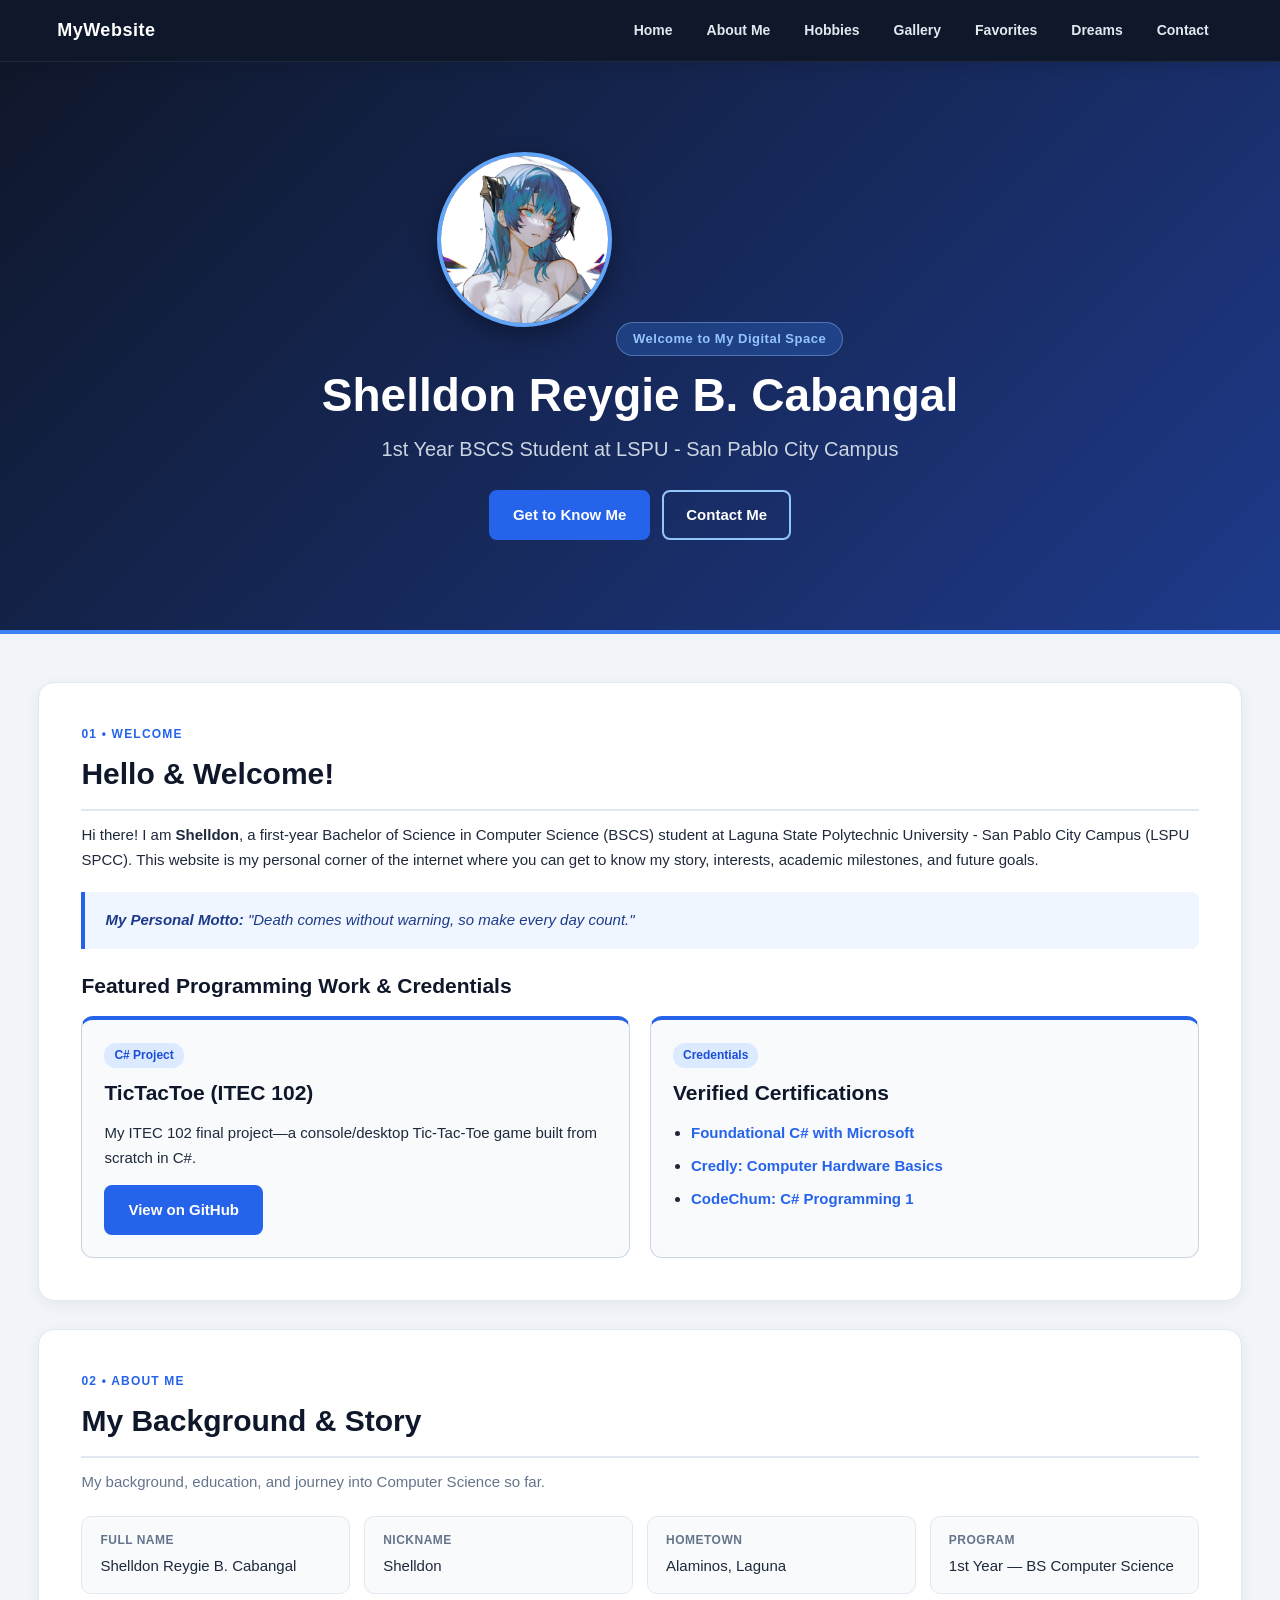
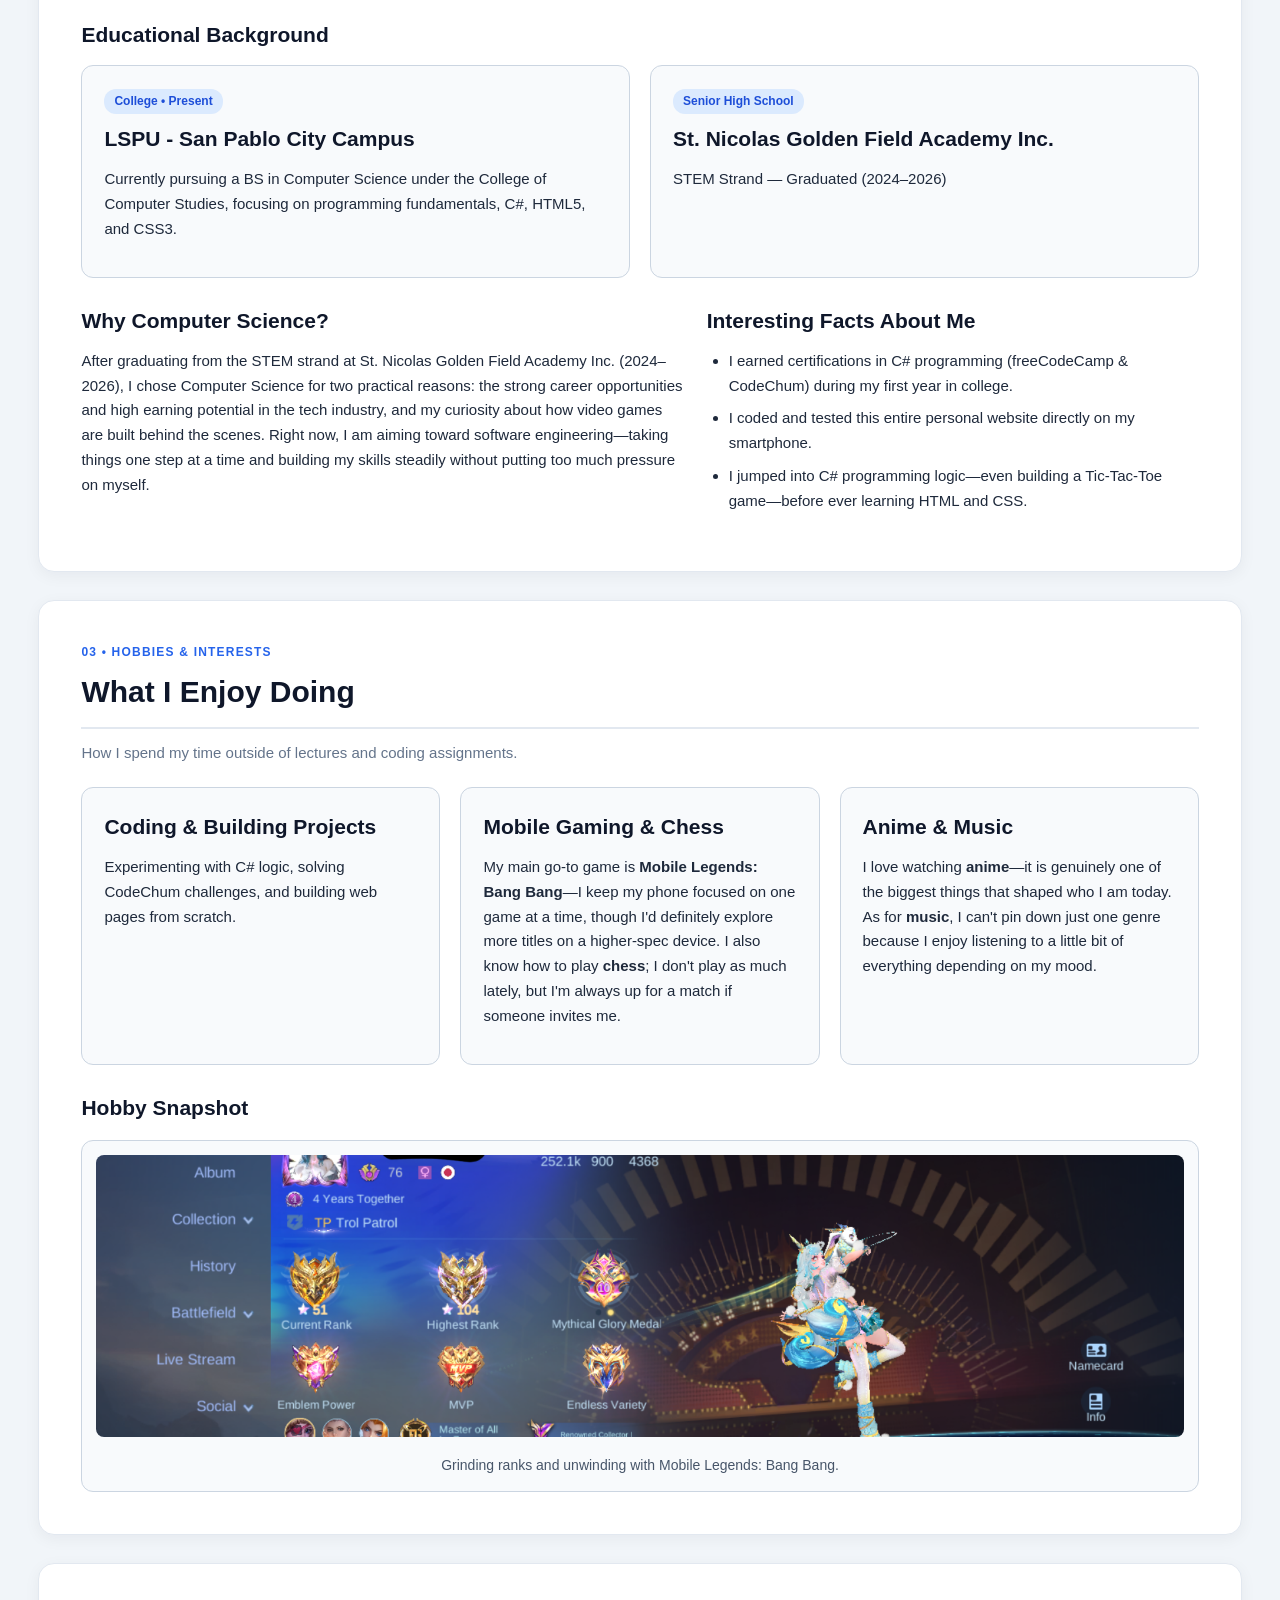
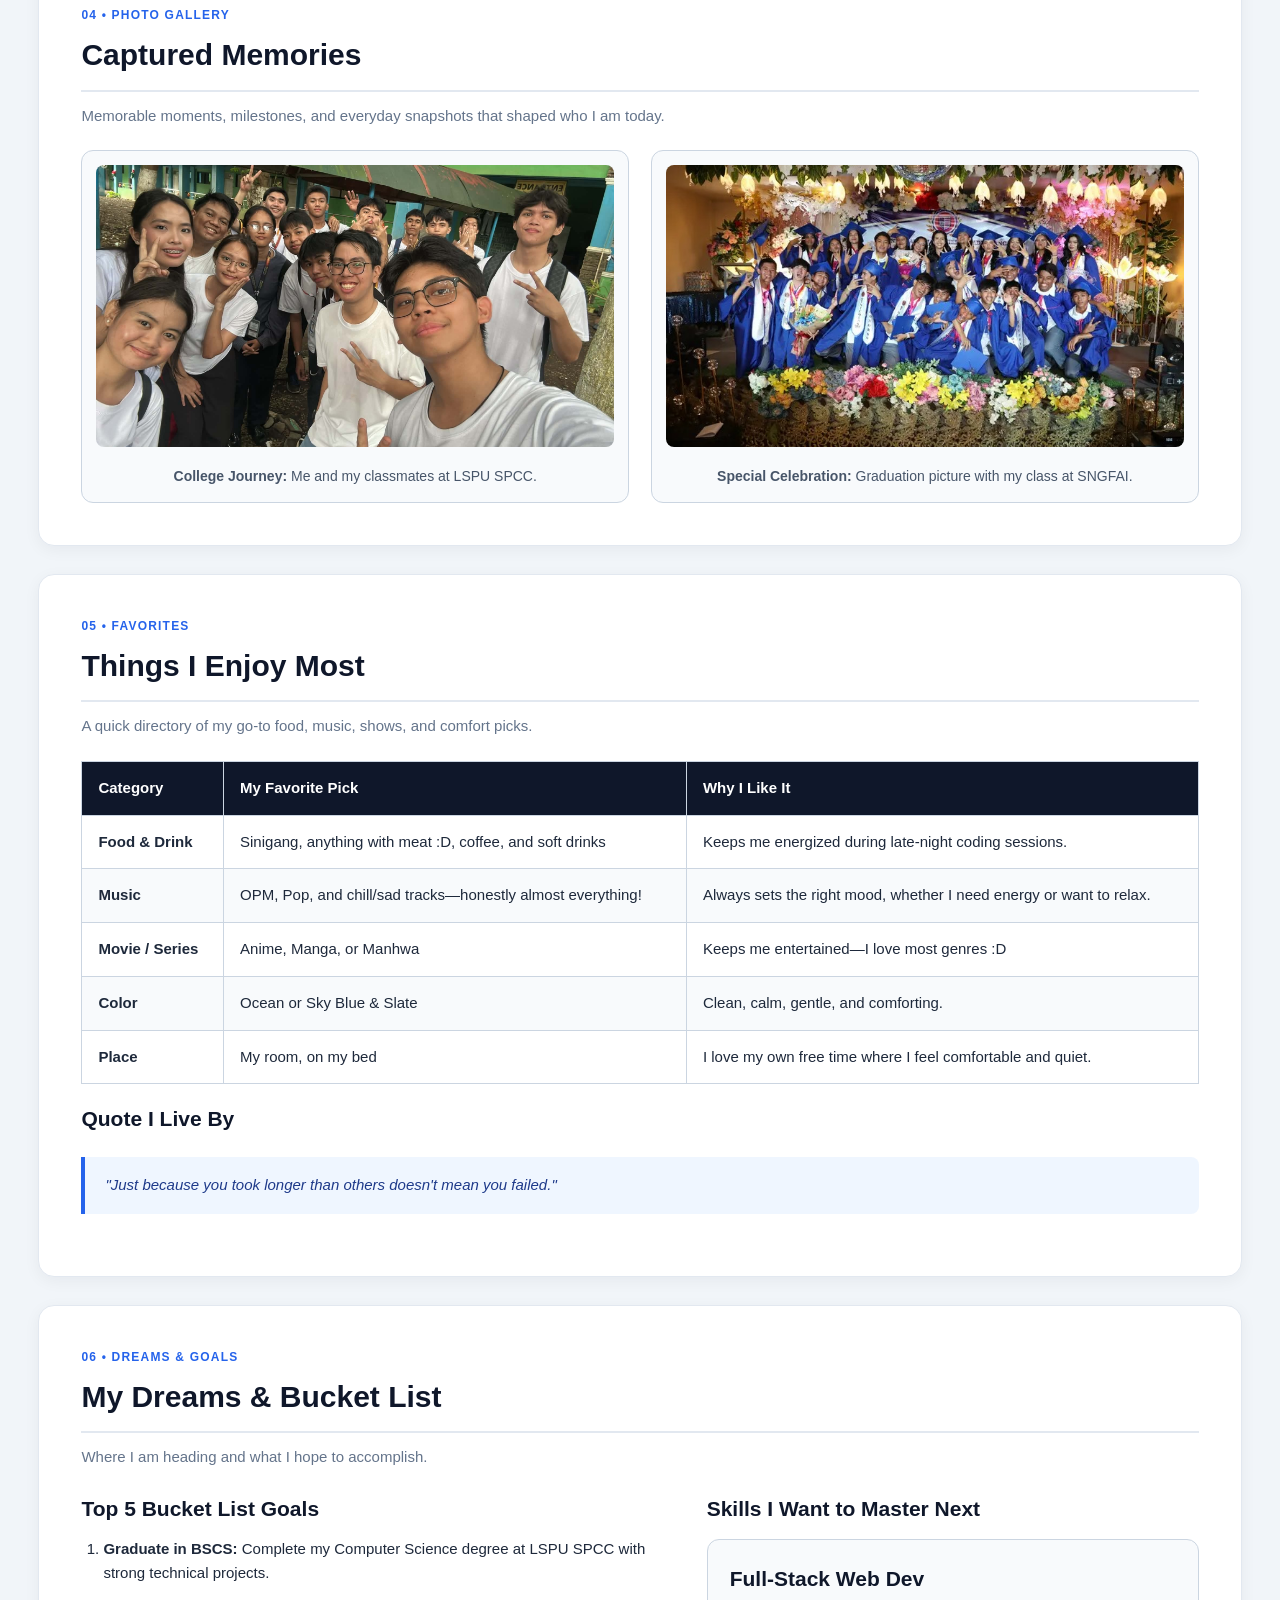
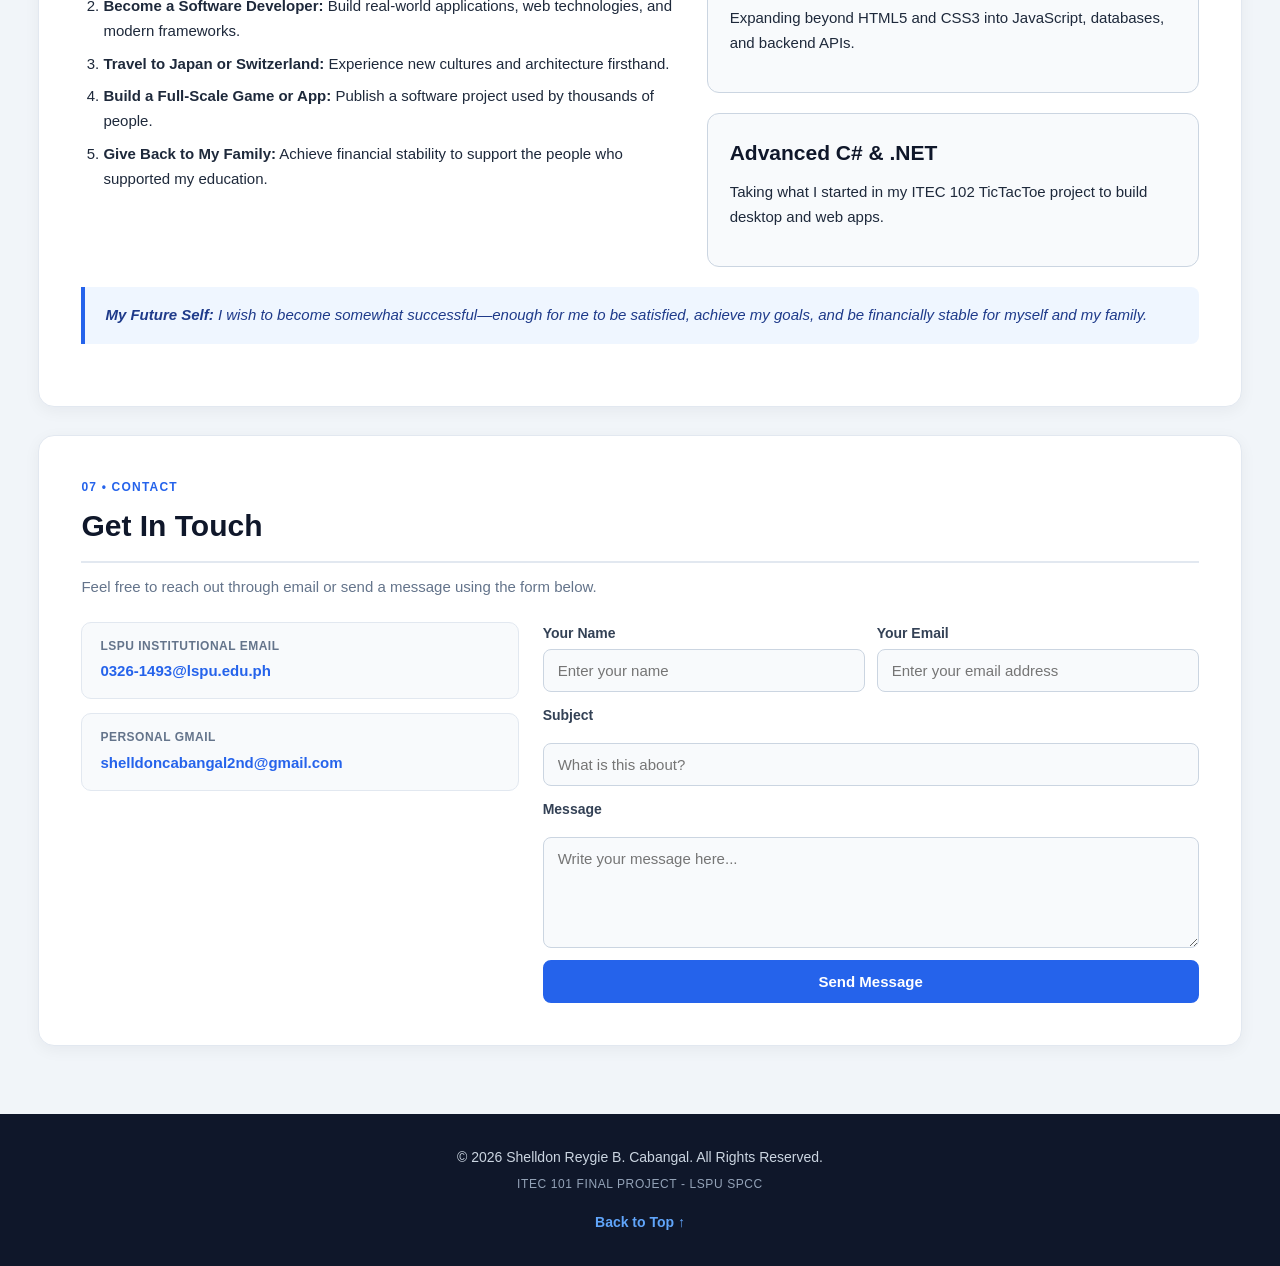
==== commit 02618ef9: "Update index.html" ====
--- a/index.html
+++ b/index.html
@@ -11,7 +11,7 @@
   <!-- // 1. Navigation -->
   <nav id="top-nav">
     <div class="nav-inner">
-      <a href="#home" class="nav-brand">Shelldon.dev</a>
+      <a href="#home" class="nav-brand">MyWebsite</a>
       <ul>
         <li><a href="#home">Home</a></li>
         <li><a href="#about">About Me</a></li>
--- a/css/style.css
+++ b/css/style.css
@@ -1,8 +1,6 @@
-/* =========================================================
-   1. SMOOTH SCROLLING, RESET & BASE STYLES
-   ========================================================= */
+/* // 1. Reset & Base Styles */
 html {
-  scroll-behavior: smooth; /* Makes #id links scroll smoothly */
+  scroll-behavior: smooth;
 }
 
 * {
@@ -13,27 +11,45 @@
 
 body {
   font-family: 'Segoe UI', Tahoma, Geneva, Verdana, sans-serif;
-  font-size: 16px;
+  font-size: clamp(15px, 1.1vw, 17px);
   background-color: #f1f5f9;
   color: #1e293b;
   line-height: 1.65;
-}
-
-/* Prevents the sticky navbar from covering section titles when clicked */
+  overflow-x: hidden;
+}
+
 header[id],
 section[id] {
-  scroll-margin-top: 75px;
-}
-
-/* 2. STICKY TOP NAVIGATION BAR */
+  scroll-margin-top: 80px;
+}
+
+/* // 2. Navigation Bar */
 #top-nav {
   background-color: #0f172a;
   position: sticky;
   top: 0;
   z-index: 100;
-  padding: 12px 16px;
+  padding: 12px 20px;
   border-bottom: 1px solid #1e293b;
   box-shadow: 0 4px 12px rgba(15, 23, 42, 0.2);
+}
+
+.nav-inner {
+  width: min(94%, 1240px);
+  margin: 0 auto;
+  display: flex;
+  flex-wrap: wrap;
+  align-items: center;
+  justify-content: space-between;
+  gap: 12px;
+}
+
+.nav-brand {
+  color: #ffffff;
+  font-weight: 700;
+  font-size: 18px;
+  text-decoration: none;
+  letter-spacing: 0.5px;
 }
 
 #top-nav ul {
@@ -41,10 +57,10 @@
   display: flex;
   flex-wrap: wrap;
   justify-content: center;
-  gap: 8px;
-}
-
-#top-nav a {
+  gap: 6px;
+}
+
+#top-nav ul a {
   color: #e2e8f0;
   text-decoration: none;
   padding: 7px 14px;
@@ -55,29 +71,29 @@
   transition: background-color 0.25s ease, color 0.25s ease;
 }
 
-#top-nav a:hover,
-#top-nav a:focus {
+#top-nav ul a:hover,
+#top-nav ul a:focus {
   background-color: #2563eb;
   color: #ffffff;
 }
 
-/* 3. HERO HEADER */
+/* // 3. Main (Home / Hero) */
 header {
   background: linear-gradient(135deg, #0f172a 0%, #1e3a8a 100%);
   color: #ffffff;
   text-align: center;
-  padding: 60px 20px 65px;
+  padding: clamp(50px, 8vw, 90px) 20px;
   border-bottom: 4px solid #3b82f6;
 }
 
 .hero-content {
-  max-width: 700px;
+  width: min(92%, 850px);
   margin: 0 auto;
 }
 
 #profile-pic {
-  width: 155px;
-  height: 155px;
+  width: clamp(125px, 16vw, 175px);
+  height: clamp(125px, 16vw, 175px);
   border-radius: 50%;
   border: 4px solid #60a5fa;
   box-shadow: 0 8px 24px rgba(0, 0, 0, 0.35);
@@ -90,7 +106,7 @@
   background-color: rgba(59, 130, 246, 0.25);
   color: #93c5fd;
   border: 1px solid rgba(147, 197, 253, 0.4);
-  padding: 4px 14px;
+  padding: 5px 16px;
   border-radius: 20px;
   font-size: 13px;
   font-weight: 600;
@@ -99,15 +115,15 @@
 }
 
 header h1 {
-  font-size: 36px;
+  font-size: clamp(26px, 4.5vw, 46px);
   line-height: 1.2;
   margin-bottom: 10px;
 }
 
 .hero-subtitle {
-  font-size: 18px;
+  font-size: clamp(15px, 2vw, 20px);
   color: #cbd5e1;
-  margin-bottom: 22px;
+  margin-bottom: 24px;
 }
 
 .hero-buttons {
@@ -117,18 +133,18 @@
   gap: 12px;
 }
 
-/* 4. MAIN SECTION CONTAINERS & TYPOGRAPH */
+/* // 4. Responsive Containers & Typography */
 main {
-  padding: 15px 0 30px;
+  padding: 20px 0 40px;
 }
 
 .container {
-  max-width: 920px;
+  width: min(94%, 1240px);
   margin: 28px auto;
-  padding: 32px;
+  padding: clamp(20px, 3.5vw, 42px);
   background-color: #ffffff;
   border: 1px solid #e2e8f0;
-  border-radius: 14px;
+  border-radius: 16px;
   box-shadow: 0 4px 16px rgba(15, 23, 42, 0.05);
 }
 
@@ -143,7 +159,7 @@
 
 h2 {
   color: #0f172a;
-  font-size: 26px;
+  font-size: clamp(22px, 3vw, 30px);
   padding-bottom: 10px;
   margin-bottom: 12px;
   border-bottom: 2px solid #e2e8f0;
@@ -151,12 +167,12 @@
 
 .section-intro {
   color: #64748b;
-  margin-bottom: 20px;
+  margin-bottom: 22px;
 }
 
 h3 {
   color: #0f172a;
-  font-size: 19px;
+  font-size: clamp(18px, 2vw, 21px);
   margin-bottom: 10px;
 }
 
@@ -165,7 +181,7 @@
 }
 
 .mt-20 {
-  margin-top: 24px;
+  margin-top: 26px;
 }
 
 .content-list {
@@ -181,27 +197,30 @@
   font-style: italic;
   background-color: #eff6ff;
   border-left: 4px solid #2563eb;
-  padding: 14px 18px;
-  margin: 18px 0;
+  padding: 16px 20px;
+  margin: 20px 0;
   border-radius: 0 8px 8px 0;
   color: #1e3a8a;
 }
 
-/* 5. PROFILE GRID, CARDS & PILLS (Flexbox) */
+/* // 5. Responsive Grids & Cards */
 .profile-grid {
   list-style: none;
-  display: flex;
-  flex-wrap: wrap;
+  display: grid;
+  grid-template-columns: repeat(auto-fit, minmax(220px, 1fr));
   gap: 14px;
-  margin-bottom: 22px;
+  margin-bottom: 24px;
+}
+
+.profile-grid.one-col {
+  grid-template-columns: 1fr;
 }
 
 .profile-grid li {
-  flex: 1 1 200px;
   background-color: #f8fafc;
   border: 1px solid #e2e8f0;
   border-radius: 10px;
-  padding: 12px 16px;
+  padding: 14px 18px;
 }
 
 .profile-grid strong {
@@ -210,7 +229,7 @@
   text-transform: uppercase;
   letter-spacing: 0.5px;
   color: #64748b;
-  margin-bottom: 2px;
+  margin-bottom: 3px;
 }
 
 .profile-grid a {
@@ -225,18 +244,27 @@
 }
 
 .card-grid {
-  display: flex;
-  flex-wrap: wrap;
-  gap: 18px;
+  display: grid;
+  grid-template-columns: repeat(auto-fit, minmax(270px, 1fr));
+  gap: 20px;
   margin-top: 12px;
 }
 
+.card-grid.one-col {
+  grid-template-columns: 1fr;
+}
+
+.split-content {
+  display: grid;
+  grid-template-columns: 1fr;
+  gap: 24px;
+}
+
 .card {
-  flex: 1 1 260px;
   background-color: #f8fafc;
   border: 1px solid #cbd5e1;
-  border-radius: 10px;
-  padding: 20px;
+  border-radius: 12px;
+  padding: 22px;
   transition: transform 0.2s ease, box-shadow 0.2s ease;
 }
 
@@ -279,19 +307,19 @@
   text-decoration: underline;
 }
 
-/* 6. PHOTO GALLERY (CSS Grid) */
+/* // 6. Photo Gallery */
 .photo-grid {
   display: grid;
-  grid-template-columns: repeat(auto-fit, minmax(260px, 1fr));
-  gap: 20px;
+  grid-template-columns: repeat(auto-fit, minmax(280px, 1fr));
+  gap: 22px;
   margin-top: 14px;
 }
 
 .photo-item {
   background-color: #f8fafc;
   border: 1px solid #cbd5e1;
-  border-radius: 10px;
-  padding: 12px;
+  border-radius: 12px;
+  padding: 14px;
   text-align: center;
   transition: transform 0.2s ease;
 }
@@ -302,7 +330,7 @@
 
 .photo-item img {
   width: 100%;
-  height: 220px;
+  height: clamp(210px, 22vw, 290px);
   object-fit: cover;
   border-radius: 8px;
   margin-bottom: 10px;
@@ -314,7 +342,7 @@
   margin-bottom: 0;
 }
 
-/* 7. FAVORITES TABLE */
+/* // 7. Favorites Table */
 .table-wrapper {
   overflow-x: auto;
   margin-bottom: 18px;
@@ -328,7 +356,7 @@
 th,
 td {
   border: 1px solid #cbd5e1;
-  padding: 12px 14px;
+  padding: 14px 16px;
   text-align: left;
 }
 
@@ -341,13 +369,13 @@
   background-color: #f8fafc;
 }
 
-/* 8. BUTTONS & CONTACT FORM */
+/* // 8. Buttons & Contact Form */
 .button {
   display: inline-block;
   background-color: #2563eb;
   color: #ffffff;
   text-decoration: none;
-  padding: 10px 20px;
+  padding: 11px 22px;
   border: 2px solid #2563eb;
   border-radius: 8px;
   font-size: 15px;
@@ -372,23 +400,36 @@
   border-color: #ffffff;
 }
 
+.contact-layout {
+  display: grid;
+  grid-template-columns: 1fr;
+  gap: 24px;
+}
+
 .contact-form {
   display: flex;
   flex-direction: column;
   gap: 12px;
-  margin-top: 10px;
+}
+
+.form-row {
+  display: grid;
+  grid-template-columns: 1fr;
+  gap: 12px;
 }
 
 .contact-form label {
+  display: block;
   font-weight: 600;
   font-size: 14px;
   color: #334155;
+  margin-bottom: 4px;
 }
 
 .contact-form input,
 .contact-form textarea {
   width: 100%;
-  padding: 11px 14px;
+  padding: 12px 14px;
   border: 1px solid #cbd5e1;
   border-radius: 8px;
   font-family: inherit;
@@ -403,12 +444,12 @@
   background-color: #ffffff;
 }
 
-/* 9. FOOTER */
+/* // 9. Footer */
 footer {
   background-color: #0f172a;
   color: #cbd5e1;
   text-align: center;
-  padding: 28px 20px;
+  padding: 32px 20px;
   font-size: 14px;
 }
 
@@ -435,46 +476,50 @@
   text-decoration: underline;
 }
 
-/* 10. MOBILE RESPONSIVE STYLES */
-  
-@media (max-width: 768px) {
+/* // 10. Tablet & Desktop Breakpoints */
+@media (min-width: 768px) {
+  .form-row {
+    grid-template-columns: 1fr 1fr;
+  }
+
+  .card-grid.two-col {
+    grid-template-columns: repeat(2, 1fr);
+  }
+}
+
+@media (min-width: 1024px) {
+  .split-content {
+    grid-template-columns: 1.1fr 0.9fr;
+    align-items: start;
+  }
+
+  .card-grid.three-col {
+    grid-template-columns: repeat(3, 1fr);
+  }
+
+  .contact-layout {
+    grid-template-columns: 0.8fr 1.2fr;
+    align-items: start;
+  }
+}
+
+/* // 11. Small Mobile Adjustments */
+@media (max-width: 640px) {
   header[id],
   section[id] {
-    scroll-margin-top: 95px;
+    scroll-margin-top: 110px;
+  }
+
+  .nav-inner {
+    justify-content: center;
   }
 
   #top-nav {
-    padding: 8px 10px;
-  }
-
-  #top-nav ul {
-    gap: 5px;
-  }
-
-  #top-nav a {
+    padding: 10px;
+  }
+
+  #top-nav ul a {
     padding: 5px 10px;
     font-size: 12px;
   }
-
-  header {
-    padding: 40px 16px 45px;
-  }
-
-  header h1 {
-    font-size: 26px;
-  }
-
-  .hero-subtitle {
-    font-size: 15px;
-  }
-
-  .container {
-    margin: 16px 12px;
-    padding: 20px 16px;
-  }
-
-  h2 {
-    font-size: 22px;
-  }
-  }
-  
+}
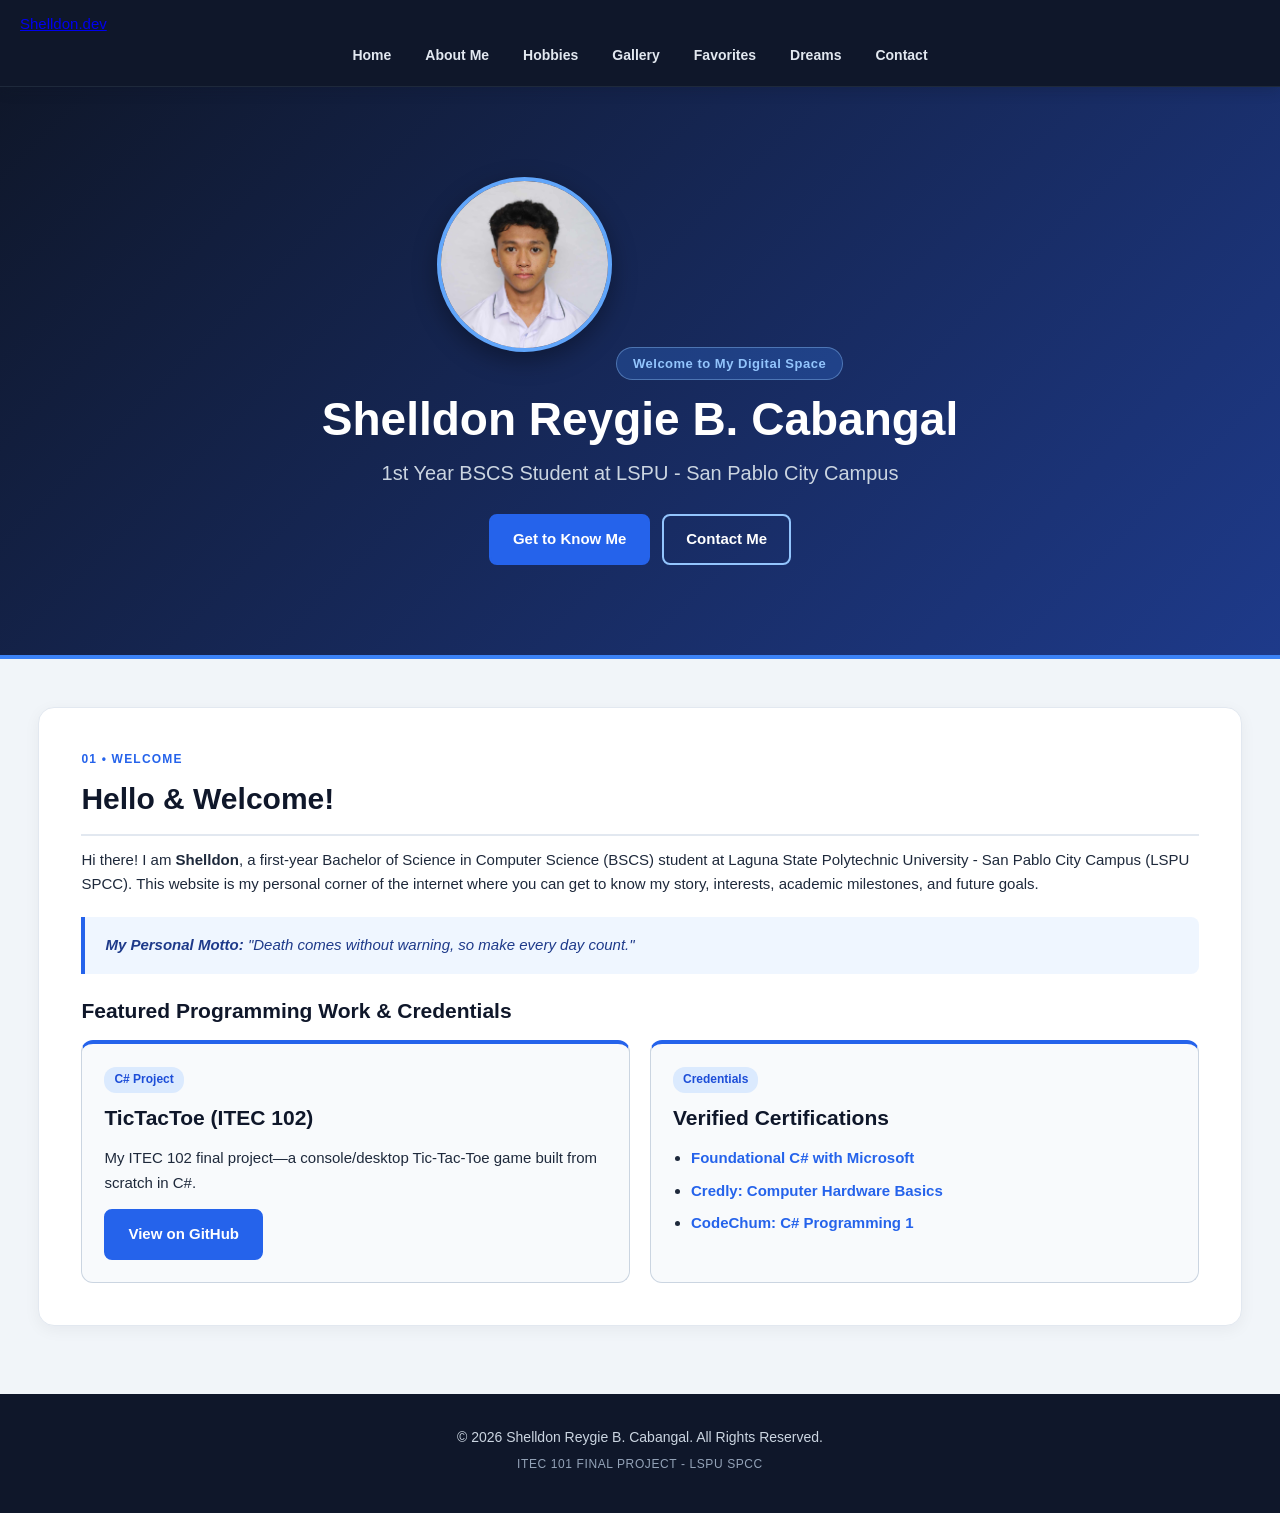
==== commit 5c4e15b3: "Update index.html" ====
--- a/index.html
+++ b/index.html
@@ -3,44 +3,43 @@
 <head>
   <meta charset="UTF-8">
   <meta name="viewport" content="width=device-width, initial-scale=1.0">
-  <title>Shelldon Reygie B. Cabangal | Personal Portfolio</title>
+  <title>Home | Shelldon Reygie B. Cabangal</title>
   <link rel="stylesheet" href="css/style.css">
 </head>
 <body>
 
-  <!-- // 1. Navigation -->
+  <!-- // 1. Navigation Menu -->
   <nav id="top-nav">
-    <div class="nav-inner">
-      <a href="#home" class="nav-brand">MyWebsite</a>
+    <div class="nav-container">
+      <a href="index.html" class="logo">Shelldon.dev</a>
       <ul>
-        <li><a href="#home">Home</a></li>
-        <li><a href="#about">About Me</a></li>
-        <li><a href="#hobbies">Hobbies</a></li>
-        <li><a href="#gallery">Gallery</a></li>
-        <li><a href="#favorites">Favorites</a></li>
-        <li><a href="#dreams">Dreams</a></li>
-        <li><a href="#contact">Contact</a></li>
+        <li><a href="index.html" class="active">Home</a></li>
+        <li><a href="about.html">About Me</a></li>
+        <li><a href="hobbies.html">Hobbies</a></li>
+        <li><a href="gallery.html">Gallery</a></li>
+        <li><a href="favorites.html">Favorites</a></li>
+        <li><a href="dreams.html">Dreams</a></li>
+        <li><a href="contact.html">Contact</a></li>
       </ul>
     </div>
   </nav>
 
-  <!-- // 2. Main (Home / Hero) -->
-  <header id="home">
-    <div class="hero-content">
+  <!-- // 2. Hero Header -->
+  <header>
+    <div class="hero-box">
       <img id="profile-pic" src="images/profile01.jpg" alt="Shelldon Reygie B. Cabangal">
       <span class="badge">Welcome to My Digital Space</span>
       <h1>Shelldon Reygie B. Cabangal</h1>
       <p class="hero-subtitle">1st Year BSCS Student at LSPU - San Pablo City Campus</p>
       <div class="hero-buttons">
-        <a href="#about" class="button">Get to Know Me</a>
-        <a href="#contact" class="button button-outline">Contact Me</a>
+        <a href="about.html" class="button">Get to Know Me</a>
+        <a href="contact.html" class="button button-outline">Contact Me</a>
       </div>
     </div>
   </header>
 
+  <!-- // 3. Main Content -->
   <main>
-
-    <!-- // 3. Welcome & Featured Work -->
     <section class="container">
       <p class="section-tag">01 • Welcome</p>
       <h2>Hello &amp; Welcome!</h2>
@@ -55,7 +54,7 @@
       </div>
 
       <h3>Featured Programming Work &amp; Credentials</h3>
-      <div class="card-grid two-col">
+      <div class="card-grid">
         <div class="card card-accent">
           <span class="pill">C# Project</span>
           <h3>TicTacToe (ITEC 102)</h3>
@@ -74,256 +73,14 @@
         </div>
       </div>
     </section>
-
-    <!-- // 4. About Me -->
-    <section id="about" class="container">
-      <p class="section-tag">02 • About Me</p>
-      <h2>My Background &amp; Story</h2>
-      <p class="section-intro">My background, education, and journey into Computer Science so far.</p>
-
-      <ul class="profile-grid">
-        <li><strong>Full Name</strong><span>Shelldon Reygie B. Cabangal</span></li>
-        <li><strong>Nickname</strong><span>Shelldon</span></li>
-        <li><strong>Hometown</strong><span>Alaminos, Laguna</span></li>
-        <li><strong>Program</strong><span>1st Year — BS Computer Science</span></li>
-      </ul>
-
-      <h3>Educational Background</h3>
-      <div class="card-grid two-col">
-        <div class="card">
-          <span class="pill">College • Present</span>
-          <h3>LSPU - San Pablo City Campus</h3>
-          <p>Currently pursuing a BS in Computer Science under the College of Computer Studies, focusing on programming fundamentals, C#, HTML5, and CSS3.</p>
-        </div>
-
-        <div class="card">
-          <span class="pill">Senior High School</span>
-          <h3>St. Nicolas Golden Field Academy Inc.</h3>
-          <p>STEM Strand — Graduated (2024–2026)</p>
-        </div>
-      </div>
-
-      <div class="split-content mt-20">
-        <div>
-          <h3>Why Computer Science?</h3>
-          <p>
-            After graduating from the STEM strand at St. Nicolas Golden Field Academy Inc. (2024–2026), I chose Computer
-            Science for two practical reasons: the strong career opportunities and high earning potential in the tech
-            industry, and my curiosity about how video games are built behind the scenes. Right now, I am aiming toward
-            software engineering—taking things one step at a time and building my skills steadily without putting too much
-            pressure on myself.
-          </p>
-        </div>
-
-        <div>
-          <h3>Interesting Facts About Me</h3>
-          <ul class="content-list">
-            <li>I earned certifications in C# programming (freeCodeCamp &amp; CodeChum) during my first year in college.</li>
-            <li>I coded and tested this entire personal website directly on my smartphone.</li>
-            <li>I jumped into C# programming logic—even building a Tic-Tac-Toe game—before ever learning HTML and CSS.</li>
-          </ul>
-        </div>
-      </div>
-    </section>
-
-    <!-- // 5. Hobbies -->
-    <section id="hobbies" class="container">
-      <p class="section-tag">03 • Hobbies &amp; Interests</p>
-      <h2>What I Enjoy Doing</h2>
-      <p class="section-intro">How I spend my time outside of lectures and coding assignments.</p>
-
-      <div class="card-grid three-col">
-        <div class="card">
-          <h3>Coding &amp; Building Projects</h3>
-          <p>Experimenting with C# logic, solving CodeChum challenges, and building web pages from scratch.</p>
-        </div>
-
-        <div class="card">
-          <h3>Mobile Gaming &amp; Chess</h3>
-          <p>
-            My main go-to game is <strong>Mobile Legends: Bang Bang</strong>—I keep my phone focused on one game at a
-            time, though I'd definitely explore more titles on a higher-spec device. I also know how to play
-            <strong>chess</strong>; I don't play as much lately, but I'm always up for a match if someone invites me.
-          </p>
-        </div>
-
-        <div class="card">
-          <h3>Anime &amp; Music</h3>
-          <p>
-            I love watching <strong>anime</strong>—it is genuinely one of the biggest things that shaped who I am today.
-            As for <strong>music</strong>, I can't pin down just one genre because I enjoy listening to a little bit of
-            everything depending on my mood.
-          </p>
-        </div>
-      </div>
-
-      <h3 class="mt-20">Hobby Snapshot</h3>
-      <div class="photo-grid">
-        <div class="photo-item">
-          <img src="images/image002.png" alt="Mobile Legends">
-          <p class="caption">Grinding ranks and unwinding with Mobile Legends: Bang Bang.</p>
-        </div>
-      </div>
-    </section>
-
-    <!-- // 6. Gallery -->
-    <section id="gallery" class="container">
-      <p class="section-tag">04 • Photo Gallery</p>
-      <h2>Captured Memories</h2>
-      <p class="section-intro">Memorable moments, milestones, and everyday snapshots that shaped who I am today.</p>
-
-      <div class="photo-grid">
-        <div class="photo-item">
-          <img src="images/image003.jpeg" alt="LSPU Campus Moment">
-          <p class="caption"><strong>College Journey:</strong> Me and my classmates at LSPU SPCC.</p>
-        </div>
-
-        <div class="photo-item">
-          <img src="images/image004.jpg" alt="Graduation Celebration">
-          <p class="caption"><strong>Special Celebration:</strong> Graduation picture with my class at SNGFAI.</p>
-        </div>
-      </div>
-    </section>
-
-    <!-- // 7. Favorites -->
-    <section id="favorites" class="container">
-      <p class="section-tag">05 • Favorites</p>
-      <h2>Things I Enjoy Most</h2>
-      <p class="section-intro">A quick directory of my go-to food, music, shows, and comfort picks.</p>
-
-      <div class="table-wrapper">
-        <table>
-          <thead>
-            <tr>
-              <th>Category</th>
-              <th>My Favorite Pick</th>
-              <th>Why I Like It</th>
-            </tr>
-          </thead>
-          <tbody>
-            <tr>
-              <td><strong>Food &amp; Drink</strong></td>
-              <td>Sinigang, anything with meat :D, coffee, and soft drinks</td>
-              <td>Keeps me energized during late-night coding sessions.</td>
-            </tr>
-            <tr>
-              <td><strong>Music</strong></td>
-              <td>OPM, Pop, and chill/sad tracks—honestly almost everything!</td>
-              <td>Always sets the right mood, whether I need energy or want to relax.</td>
-            </tr>
-            <tr>
-              <td><strong>Movie / Series</strong></td>
-              <td>Anime, Manga, or Manhwa</td>
-              <td>Keeps me entertained—I love most genres :D</td>
-            </tr>
-            <tr>
-              <td><strong>Color</strong></td>
-              <td>Ocean or Sky Blue &amp; Slate</td>
-              <td>Clean, calm, gentle, and comforting.</td>
-            </tr>
-            <tr>
-              <td><strong>Place</strong></td>
-              <td>My room, on my bed</td>
-              <td>I love my own free time where I feel comfortable and quiet.</td>
-            </tr>
-          </tbody>
-        </table>
-      </div>
-
-      <h3>Quote I Live By</h3>
-      <div class="tagline">
-        "Just because you took longer than others doesn't mean you failed."
-      </div>
-    </section>
-
-    <!-- // 8. Dreams & Bucket List -->
-    <section id="dreams" class="container">
-      <p class="section-tag">06 • Dreams &amp; Goals</p>
-      <h2>My Dreams &amp; Bucket List</h2>
-      <p class="section-intro">Where I am heading and what I hope to accomplish.</p>
-
-      <div class="split-content">
-        <div>
-          <h3>Top 5 Bucket List Goals</h3>
-          <ol class="content-list">
-            <li><strong>Graduate in BSCS:</strong> Complete my Computer Science degree at LSPU SPCC with strong technical projects.</li>
-            <li><strong>Become a Software Developer:</strong> Build real-world applications, web technologies, and modern frameworks.</li>
-            <li><strong>Travel to Japan or Switzerland:</strong> Experience new cultures and architecture firsthand.</li>
-            <li><strong>Build a Full-Scale Game or App:</strong> Publish a software project used by thousands of people.</li>
-            <li><strong>Give Back to My Family:</strong> Achieve financial stability to support the people who supported my education.</li>
-          </ol>
-        </div>
-
-        <div>
-          <h3>Skills I Want to Master Next</h3>
-          <div class="card-grid one-col">
-            <div class="card">
-              <h3>Full-Stack Web Dev</h3>
-              <p>Expanding beyond HTML5 and CSS3 into JavaScript, databases, and backend APIs.</p>
-            </div>
-
-            <div class="card">
-              <h3>Advanced C# &amp; .NET</h3>
-              <p>Taking what I started in my ITEC 102 TicTacToe project to build desktop and web apps.</p>
-            </div>
-          </div>
-        </div>
-      </div>
-
-      <div class="tagline mt-20">
-        <strong>My Future Self:</strong> I wish to become somewhat successful—enough for me to be satisfied, achieve my goals, and be financially stable for myself and my family.
-      </div>
-    </section>
-
-    <!-- // 9. Contact -->
-    <section id="contact" class="container">
-      <p class="section-tag">07 • Contact</p>
-      <h2>Get In Touch</h2>
-      <p class="section-intro">Feel free to reach out through email or send a message using the form below.</p>
-
-      <div class="contact-layout">
-        <ul class="profile-grid one-col">
-          <li>
-            <strong>LSPU Institutional Email</strong>
-            <a href="mailto:0326-1493@lspu.edu.ph">0326-1493@lspu.edu.ph</a>
-          </li>
-          <li>
-            <strong>Personal Gmail</strong>
-            <a href="mailto:shelldoncabangal2nd@gmail.com">shelldoncabangal2nd@gmail.com</a>
-          </li>
-        </ul>
-
-        <form class="contact-form" action="mailto:shelldoncabangal2nd@gmail.com" method="post" enctype="text/plain">
-          <div class="form-row">
-            <div>
-              <label for="name">Your Name</label>
-              <input type="text" id="name" name="Name" placeholder="Enter your name" required>
-            </div>
-            <div>
-              <label for="email">Your Email</label>
-              <input type="email" id="email" name="Email" placeholder="Enter your email address" required>
-            </div>
-          </div>
-
-          <label for="subject">Subject</label>
-          <input type="text" id="subject" name="Subject" placeholder="What is this about?" required>
-
-          <label for="message">Message</label>
-          <textarea id="message" name="Message" rows="5" placeholder="Write your message here..." required></textarea>
-
-          <button type="submit" class="button">Send Message</button>
-        </form>
-      </div>
-    </section>
-
   </main>
 
-  <!-- // 10. Footer -->
+  <!-- // 4. Footer -->
   <footer>
     <p>&copy; 2026 Shelldon Reygie B. Cabangal. All Rights Reserved.</p>
     <p class="footer-sub">ITEC 101 Final Project - LSPU SPCC</p>
-    <a href="#home" class="back-to-top">Back to Top ↑</a>
   </footer>
 
 </body>
-</html>
+  </html>
+  
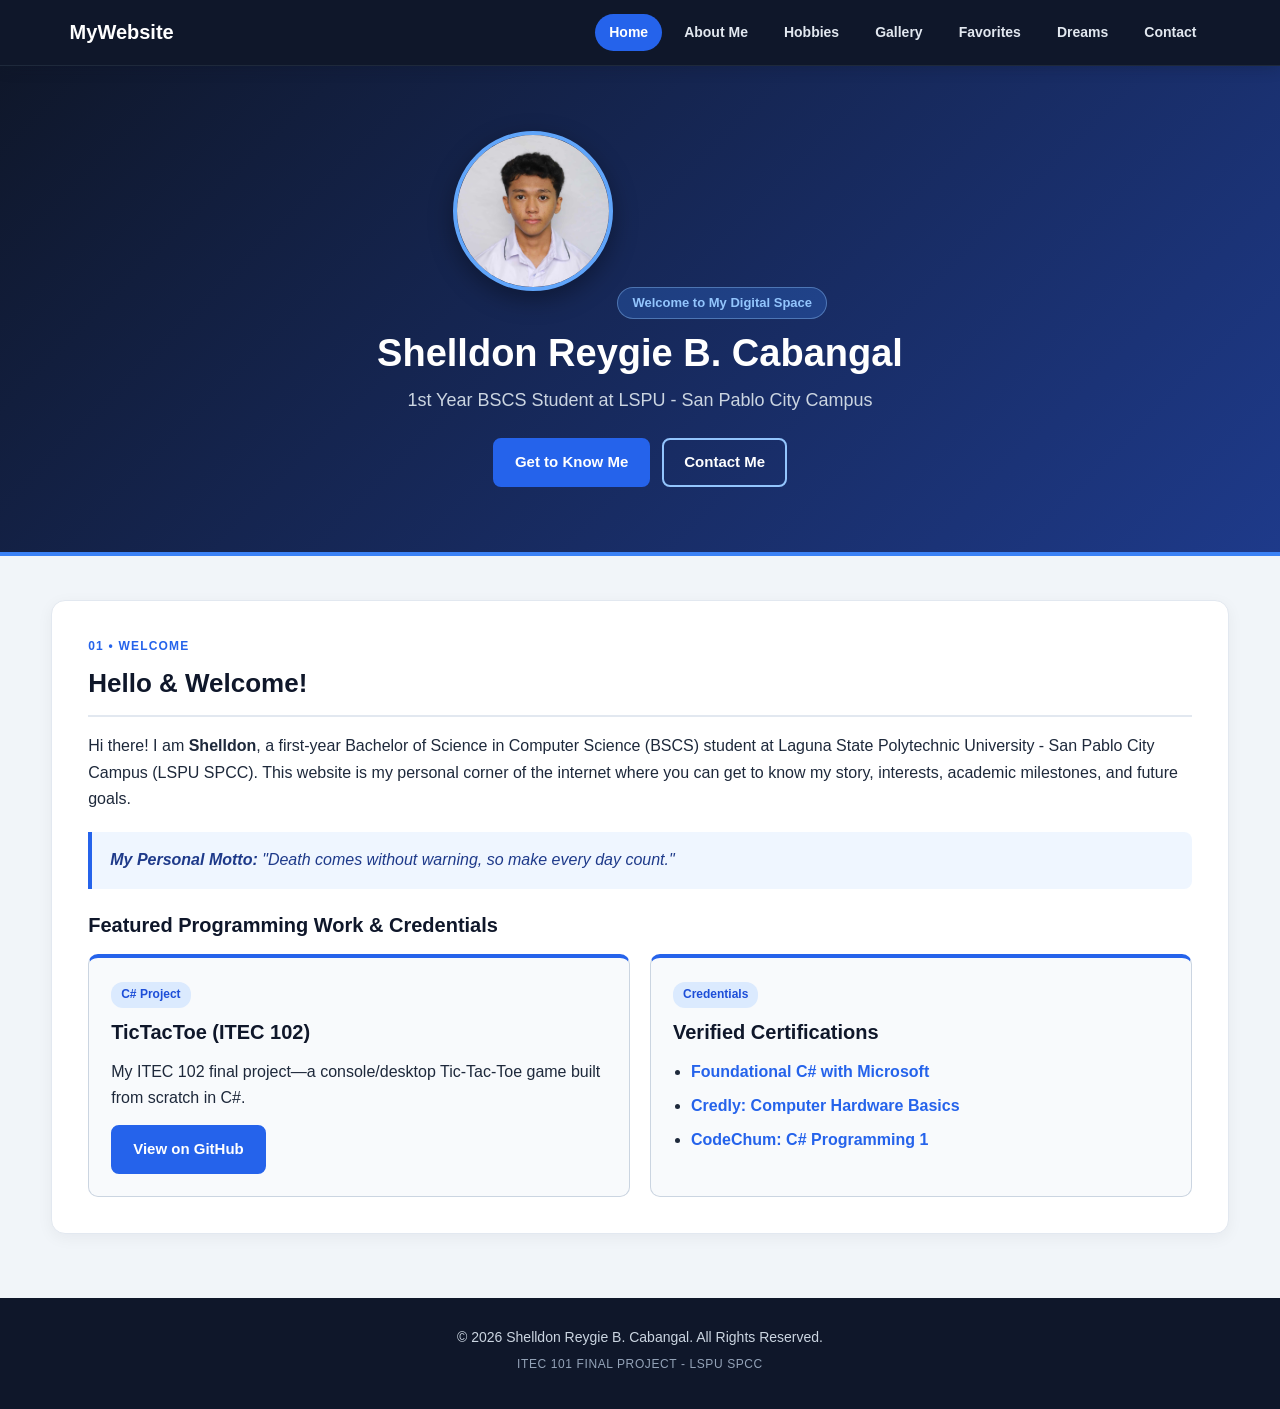
==== commit 6a913add: "Update index.html" ====
--- a/index.html
+++ b/index.html
@@ -11,7 +11,7 @@
   <!-- // 1. Navigation Menu -->
   <nav id="top-nav">
     <div class="nav-container">
-      <a href="index.html" class="logo">Shelldon.dev</a>
+      <a href="index.html" class="logo">MyWebsite</a>
       <ul>
         <li><a href="index.html" class="active">Home</a></li>
         <li><a href="about.html">About Me</a></li>
--- a/css/style.css
+++ b/css/style.css
@@ -1,8 +1,4 @@
 /* // 1. Reset & Base Styles */
-html {
-  scroll-behavior: smooth;
-}
-
 * {
   box-sizing: border-box;
   margin: 0;
@@ -11,16 +7,18 @@
 
 body {
   font-family: 'Segoe UI', Tahoma, Geneva, Verdana, sans-serif;
-  font-size: clamp(15px, 1.1vw, 17px);
+  font-size: 16px;
   background-color: #f1f5f9;
   color: #1e293b;
   line-height: 1.65;
-  overflow-x: hidden;
-}
-
-header[id],
-section[id] {
-  scroll-margin-top: 80px;
+  display: flex;
+  flex-direction: column;
+  min-height: 100vh;
+}
+
+main {
+  flex: 1;
+  padding: 20px 0 40px;
 }
 
 /* // 2. Navigation Bar */
@@ -29,27 +27,27 @@
   position: sticky;
   top: 0;
   z-index: 100;
-  padding: 12px 20px;
+  padding: 14px 20px;
   border-bottom: 1px solid #1e293b;
   box-shadow: 0 4px 12px rgba(15, 23, 42, 0.2);
 }
 
-.nav-inner {
-  width: min(94%, 1240px);
+.nav-container {
+  width: 92%;
+  max-width: 1200px;
   margin: 0 auto;
   display: flex;
   flex-wrap: wrap;
   align-items: center;
   justify-content: space-between;
-  gap: 12px;
-}
-
-.nav-brand {
-  color: #ffffff;
+  gap: 10px;
+}
+
+.logo {
+  color: #ffffff;
+  font-size: 20px;
   font-weight: 700;
-  font-size: 18px;
   text-decoration: none;
-  letter-spacing: 0.5px;
 }
 
 #top-nav ul {
@@ -57,7 +55,7 @@
   display: flex;
   flex-wrap: wrap;
   justify-content: center;
-  gap: 6px;
+  gap: 8px;
 }
 
 #top-nav ul a {
@@ -72,28 +70,33 @@
 }
 
 #top-nav ul a:hover,
-#top-nav ul a:focus {
+#top-nav ul a.active {
   background-color: #2563eb;
   color: #ffffff;
 }
 
-/* // 3. Main (Home / Hero) */
+/* // 3. Hero & Page Headers */
 header {
   background: linear-gradient(135deg, #0f172a 0%, #1e3a8a 100%);
   color: #ffffff;
   text-align: center;
-  padding: clamp(50px, 8vw, 90px) 20px;
+  padding: 65px 20px;
   border-bottom: 4px solid #3b82f6;
 }
 
-.hero-content {
-  width: min(92%, 850px);
+header.page-header {
+  padding: 45px 20px;
+}
+
+.hero-box {
+  width: 92%;
+  max-width: 800px;
   margin: 0 auto;
 }
 
 #profile-pic {
-  width: clamp(125px, 16vw, 175px);
-  height: clamp(125px, 16vw, 175px);
+  width: 160px;
+  height: 160px;
   border-radius: 50%;
   border: 4px solid #60a5fa;
   box-shadow: 0 8px 24px rgba(0, 0, 0, 0.35);
@@ -106,24 +109,27 @@
   background-color: rgba(59, 130, 246, 0.25);
   color: #93c5fd;
   border: 1px solid rgba(147, 197, 253, 0.4);
-  padding: 5px 16px;
+  padding: 4px 14px;
   border-radius: 20px;
   font-size: 13px;
   font-weight: 600;
-  letter-spacing: 0.5px;
   margin-bottom: 12px;
 }
 
 header h1 {
-  font-size: clamp(26px, 4.5vw, 46px);
+  font-size: 38px;
   line-height: 1.2;
   margin-bottom: 10px;
 }
 
 .hero-subtitle {
-  font-size: clamp(15px, 2vw, 20px);
+  font-size: 18px;
   color: #cbd5e1;
-  margin-bottom: 24px;
+  margin-bottom: 22px;
+}
+
+header.page-header .hero-subtitle {
+  margin-bottom: 0;
 }
 
 .hero-buttons {
@@ -133,18 +139,15 @@
   gap: 12px;
 }
 
-/* // 4. Responsive Containers & Typography */
-main {
-  padding: 20px 0 40px;
-}
-
+/* // 4. Container & Typography */
 .container {
-  width: min(94%, 1240px);
-  margin: 28px auto;
-  padding: clamp(20px, 3.5vw, 42px);
+  width: 92%;
+  max-width: 1200px;
+  margin: 24px auto;
+  padding: 36px;
   background-color: #ffffff;
   border: 1px solid #e2e8f0;
-  border-radius: 16px;
+  border-radius: 14px;
   box-shadow: 0 4px 16px rgba(15, 23, 42, 0.05);
 }
 
@@ -154,25 +157,24 @@
   text-transform: uppercase;
   letter-spacing: 1.2px;
   color: #2563eb;
-  margin-bottom: 4px;
+  margin-bottom: 6px;
+}
+
+.light-tag {
+  color: #93c5fd;
 }
 
 h2 {
   color: #0f172a;
-  font-size: clamp(22px, 3vw, 30px);
+  font-size: 26px;
   padding-bottom: 10px;
-  margin-bottom: 12px;
+  margin-bottom: 16px;
   border-bottom: 2px solid #e2e8f0;
-}
-
-.section-intro {
-  color: #64748b;
-  margin-bottom: 22px;
 }
 
 h3 {
   color: #0f172a;
-  font-size: clamp(18px, 2vw, 21px);
+  font-size: 20px;
   margin-bottom: 10px;
 }
 
@@ -181,7 +183,7 @@
 }
 
 .mt-20 {
-  margin-top: 26px;
+  margin-top: 24px;
 }
 
 .content-list {
@@ -197,13 +199,13 @@
   font-style: italic;
   background-color: #eff6ff;
   border-left: 4px solid #2563eb;
-  padding: 16px 20px;
+  padding: 15px 18px;
   margin: 20px 0;
   border-radius: 0 8px 8px 0;
   color: #1e3a8a;
 }
 
-/* // 5. Responsive Grids & Cards */
+/* // 5. Grids & Cards (Flexbox & CSS Grid) */
 .profile-grid {
   list-style: none;
   display: grid;
@@ -212,22 +214,17 @@
   margin-bottom: 24px;
 }
 
-.profile-grid.one-col {
-  grid-template-columns: 1fr;
-}
-
 .profile-grid li {
   background-color: #f8fafc;
   border: 1px solid #e2e8f0;
   border-radius: 10px;
-  padding: 14px 18px;
+  padding: 14px 16px;
 }
 
 .profile-grid strong {
   display: block;
   font-size: 12px;
   text-transform: uppercase;
-  letter-spacing: 0.5px;
   color: #64748b;
   margin-bottom: 3px;
 }
@@ -245,25 +242,15 @@
 
 .card-grid {
   display: grid;
-  grid-template-columns: repeat(auto-fit, minmax(270px, 1fr));
+  grid-template-columns: repeat(auto-fit, minmax(280px, 1fr));
   gap: 20px;
   margin-top: 12px;
-}
-
-.card-grid.one-col {
-  grid-template-columns: 1fr;
-}
-
-.split-content {
-  display: grid;
-  grid-template-columns: 1fr;
-  gap: 24px;
 }
 
 .card {
   background-color: #f8fafc;
   border: 1px solid #cbd5e1;
-  border-radius: 12px;
+  border-radius: 10px;
   padding: 22px;
   transition: transform 0.2s ease, box-shadow 0.2s ease;
 }
@@ -311,14 +298,14 @@
 .photo-grid {
   display: grid;
   grid-template-columns: repeat(auto-fit, minmax(280px, 1fr));
-  gap: 22px;
+  gap: 20px;
   margin-top: 14px;
 }
 
 .photo-item {
   background-color: #f8fafc;
   border: 1px solid #cbd5e1;
-  border-radius: 12px;
+  border-radius: 10px;
   padding: 14px;
   text-align: center;
   transition: transform 0.2s ease;
@@ -330,7 +317,7 @@
 
 .photo-item img {
   width: 100%;
-  height: clamp(210px, 22vw, 290px);
+  height: 240px;
   object-fit: cover;
   border-radius: 8px;
   margin-bottom: 10px;
@@ -345,7 +332,7 @@
 /* // 7. Favorites Table */
 .table-wrapper {
   overflow-x: auto;
-  margin-bottom: 18px;
+  margin-bottom: 20px;
 }
 
 table {
@@ -356,7 +343,7 @@
 th,
 td {
   border: 1px solid #cbd5e1;
-  padding: 14px 16px;
+  padding: 13px 15px;
   text-align: left;
 }
 
@@ -375,7 +362,7 @@
   background-color: #2563eb;
   color: #ffffff;
   text-decoration: none;
-  padding: 11px 22px;
+  padding: 10px 20px;
   border: 2px solid #2563eb;
   border-radius: 8px;
   font-size: 15px;
@@ -400,30 +387,27 @@
   border-color: #ffffff;
 }
 
-.contact-layout {
-  display: grid;
-  grid-template-columns: 1fr;
-  gap: 24px;
+.page-nav-buttons {
+  display: flex;
+  justify-content: space-between;
+  flex-wrap: wrap;
+  gap: 12px;
+  margin-top: 30px;
+  padding-top: 20px;
+  border-top: 1px solid #e2e8f0;
 }
 
 .contact-form {
   display: flex;
   flex-direction: column;
   gap: 12px;
-}
-
-.form-row {
-  display: grid;
-  grid-template-columns: 1fr;
-  gap: 12px;
+  margin-top: 10px;
 }
 
 .contact-form label {
-  display: block;
   font-weight: 600;
   font-size: 14px;
   color: #334155;
-  margin-bottom: 4px;
 }
 
 .contact-form input,
@@ -449,7 +433,7 @@
   background-color: #0f172a;
   color: #cbd5e1;
   text-align: center;
-  padding: 32px 20px;
+  padding: 28px 20px;
   font-size: 14px;
 }
 
@@ -464,53 +448,9 @@
   letter-spacing: 0.6px;
 }
 
-.back-to-top {
-  display: inline-block;
-  margin-top: 10px;
-  color: #60a5fa;
-  text-decoration: none;
-  font-weight: 600;
-}
-
-.back-to-top:hover {
-  text-decoration: underline;
-}
-
-/* // 10. Tablet & Desktop Breakpoints */
-@media (min-width: 768px) {
-  .form-row {
-    grid-template-columns: 1fr 1fr;
-  }
-
-  .card-grid.two-col {
-    grid-template-columns: repeat(2, 1fr);
-  }
-}
-
-@media (min-width: 1024px) {
-  .split-content {
-    grid-template-columns: 1.1fr 0.9fr;
-    align-items: start;
-  }
-
-  .card-grid.three-col {
-    grid-template-columns: repeat(3, 1fr);
-  }
-
-  .contact-layout {
-    grid-template-columns: 0.8fr 1.2fr;
-    align-items: start;
-  }
-}
-
-/* // 11. Small Mobile Adjustments */
-@media (max-width: 640px) {
-  header[id],
-  section[id] {
-    scroll-margin-top: 110px;
-  }
-
-  .nav-inner {
+/* // 10. Responsive Media Queries (Tablet & Mobile) */
+@media (max-width: 768px) {
+  .nav-container {
     justify-content: center;
   }
 
@@ -522,4 +462,27 @@
     padding: 5px 10px;
     font-size: 12px;
   }
-}
+
+  header {
+    padding: 45px 16px;
+  }
+
+  header h1 {
+    font-size: 26px;
+  }
+
+  .hero-subtitle {
+    font-size: 15px;
+  }
+
+  .container {
+    width: 94%;
+    margin: 16px auto;
+    padding: 22px 16px;
+  }
+
+  h2 {
+    font-size: 22px;
+  }
+  }
+    
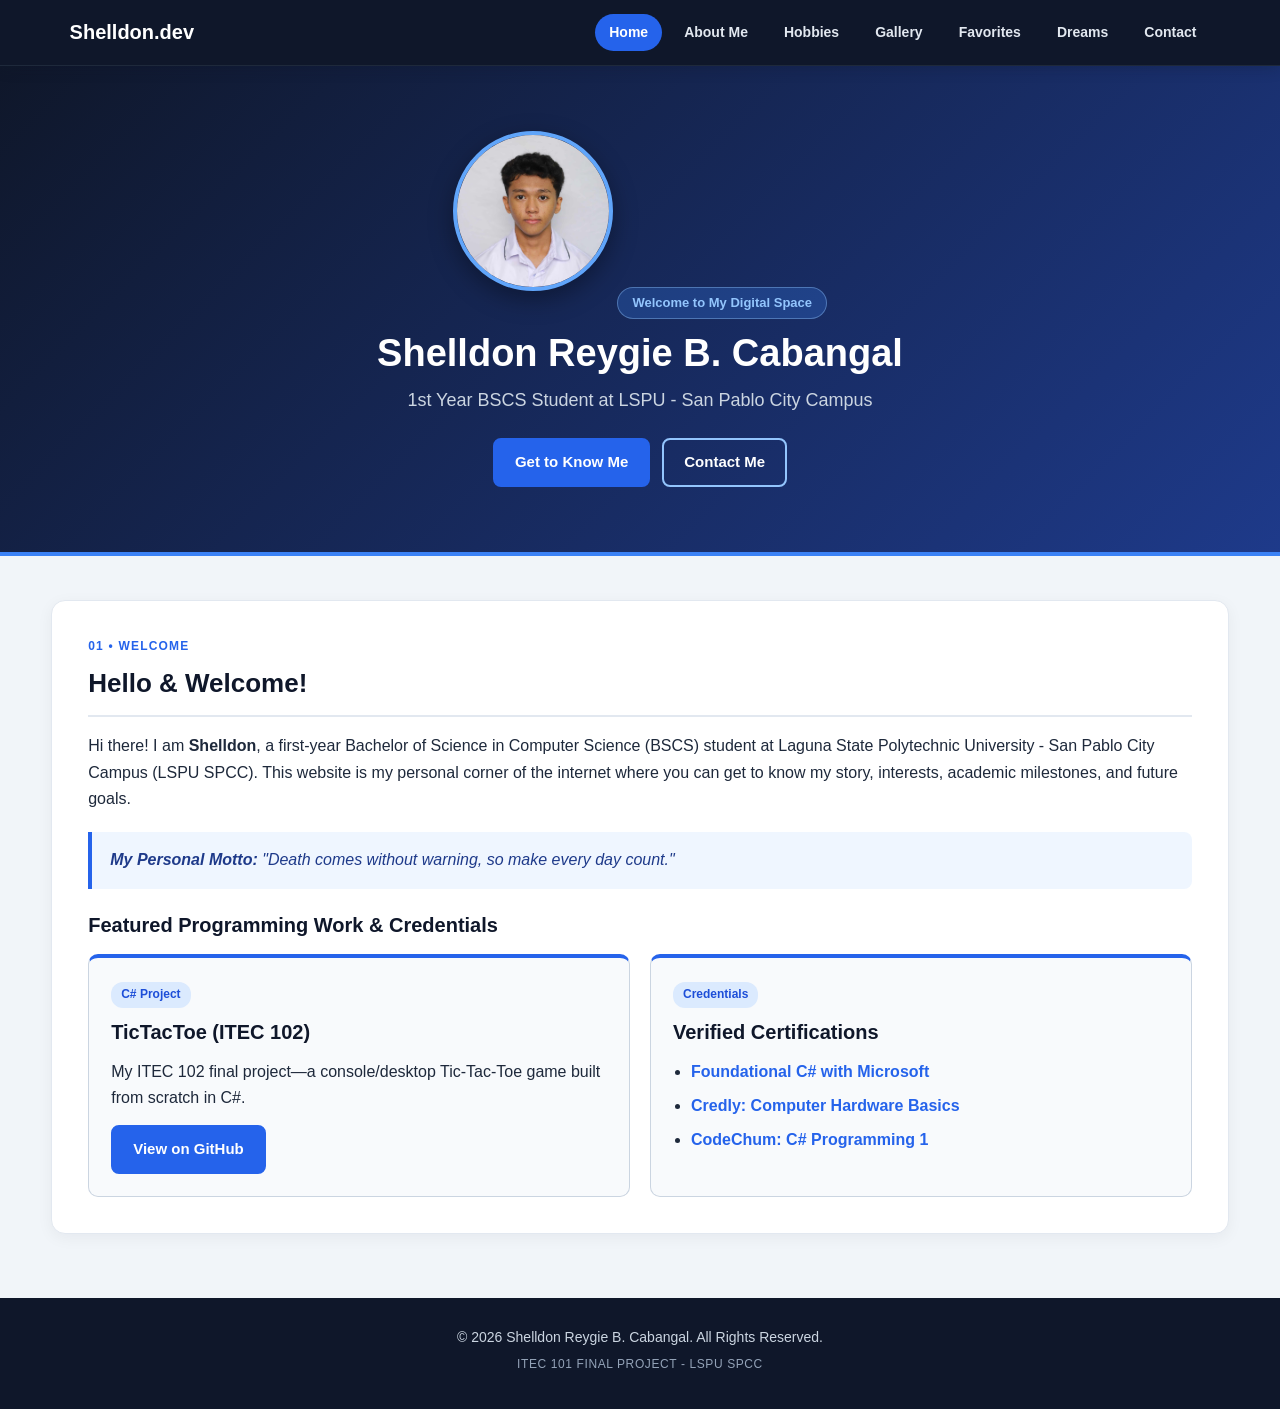
==== commit 2d7b2699: "Update index.html" ====
--- a/index.html
+++ b/index.html
@@ -11,7 +11,7 @@
   <!-- // 1. Navigation Menu -->
   <nav id="top-nav">
     <div class="nav-container">
-      <a href="index.html" class="logo">MyWebsite</a>
+      <a href="index.html" class="logo">Shelldon.dev</a>
       <ul>
         <li><a href="index.html" class="active">Home</a></li>
         <li><a href="about.html">About Me</a></li>
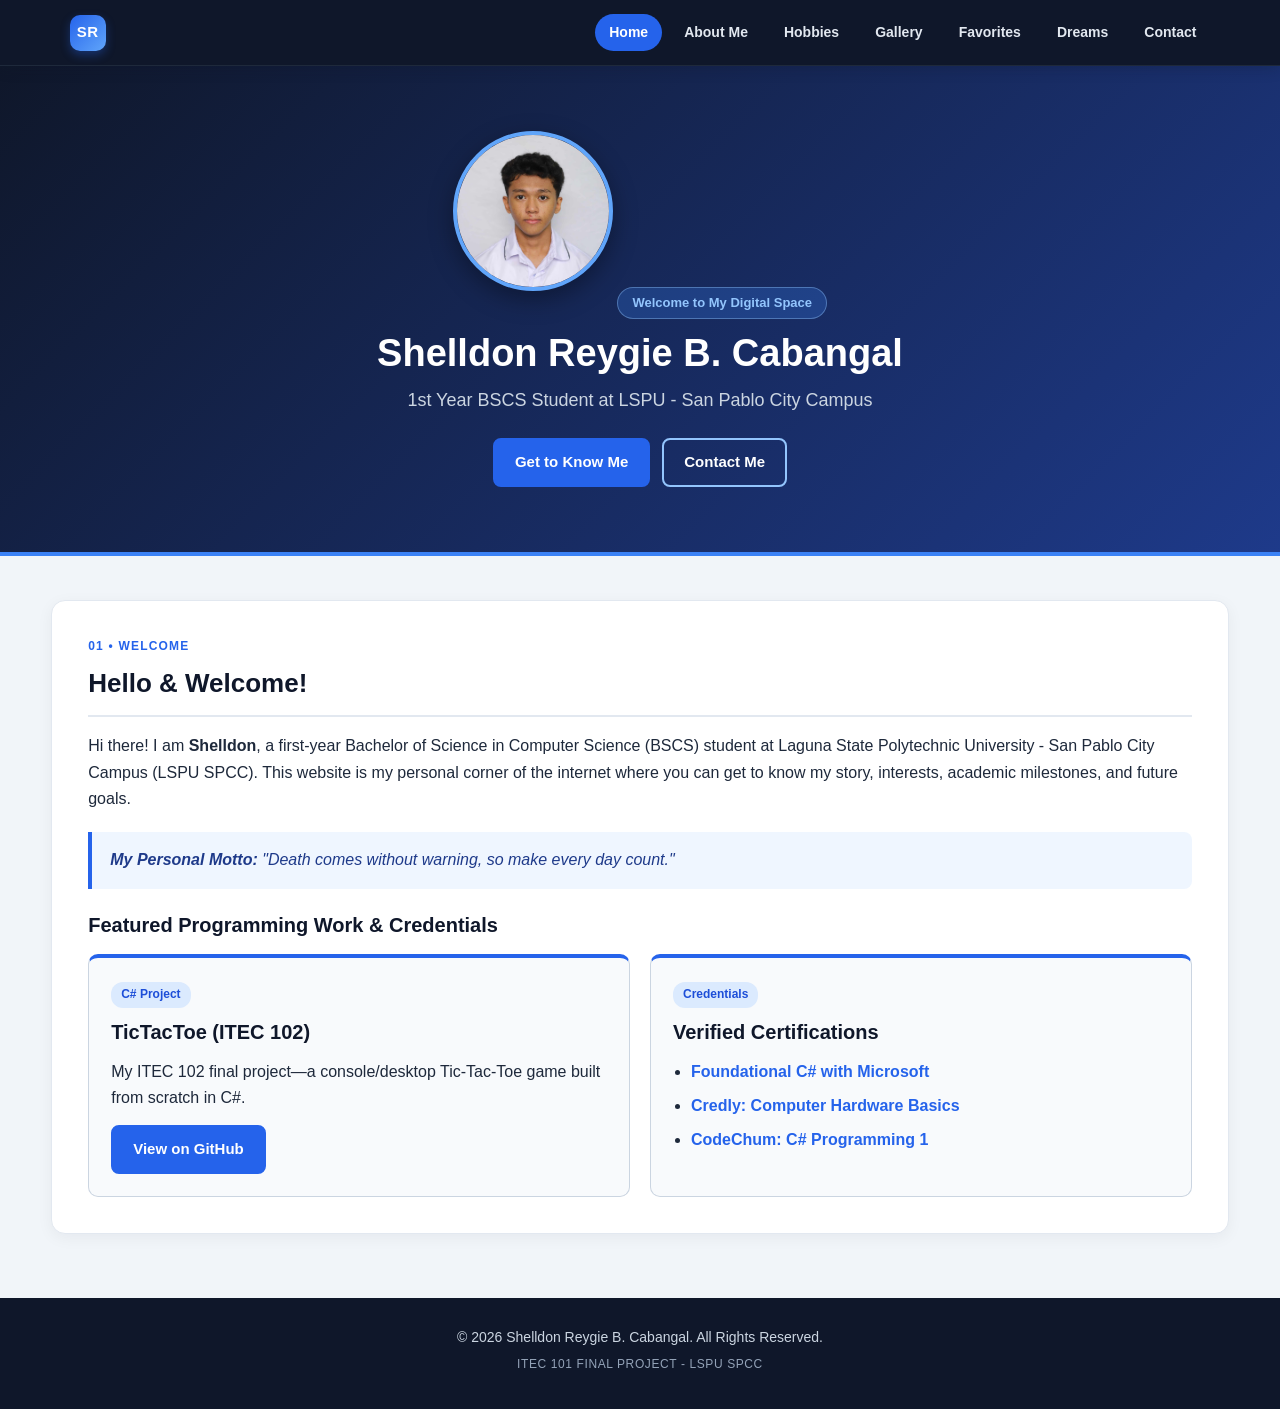
==== commit 1b35afc3: "Update index.html" ====
--- a/index.html
+++ b/index.html
@@ -8,10 +8,12 @@
 </head>
 <body>
 
-  <!-- // 1. Navigation Menu -->
+  <!-- 1. Navigation Menu -->
   <nav id="top-nav">
     <div class="nav-container">
-      <a href="index.html" class="logo">Shelldon.dev</a>
+      <a href="index.html" class="logo" aria-label="Shelldon Reygie Home">
+     <span class="logo-mark" aria-hidden="true">SR</span>
+     </a>
       <ul>
         <li><a href="index.html" class="active">Home</a></li>
         <li><a href="about.html">About Me</a></li>
@@ -24,7 +26,7 @@
     </div>
   </nav>
 
-  <!-- // 2. Hero Header -->
+  <!-- 2. Hero Header -->
   <header>
     <div class="hero-box">
       <img id="profile-pic" src="images/profile01.jpg" alt="Shelldon Reygie B. Cabangal">
@@ -38,7 +40,7 @@
     </div>
   </header>
 
-  <!-- // 3. Main Content -->
+  <!-- 3. Main Content -->
   <main>
     <section class="container">
       <p class="section-tag">01 • Welcome</p>
@@ -75,12 +77,11 @@
     </section>
   </main>
 
-  <!-- // 4. Footer -->
+  <!-- 4. Footer -->
   <footer>
     <p>&copy; 2026 Shelldon Reygie B. Cabangal. All Rights Reserved.</p>
     <p class="footer-sub">ITEC 101 Final Project - LSPU SPCC</p>
   </footer>
 
 </body>
-  </html>
-  
+</html>
--- a/css/style.css
+++ b/css/style.css
@@ -1,4 +1,4 @@
-/* // 1. Reset & Base Styles */
+/* 1. Reset & Base Styles */
 * {
   box-sizing: border-box;
   margin: 0;
@@ -21,7 +21,7 @@
   padding: 20px 0 40px;
 }
 
-/* // 2. Navigation Bar */
+/* 2. Navigation Bar */
 #top-nav {
   background-color: #0f172a;
   position: sticky;
@@ -44,10 +44,32 @@
 }
 
 .logo {
-  color: #ffffff;
-  font-size: 20px;
+  display: inline-flex;
+  align-items: center;
+  gap: 10px;
+  color: #ffffff;
+  text-decoration: none;
+}
+
+.logo-mark {
+  display: inline-flex;
+  align-items: center;
+  justify-content: center;
+  width: 36px;
+  height: 36px;
+  border-radius: 10px;
+  background: linear-gradient(135deg, #2563eb 0%, #60a5fa 100%);
+  color: #ffffff;
+  font-size: 15px;
+  font-weight: 800;
+  letter-spacing: 0.5px;
+  box-shadow: 0 4px 10px rgba(37, 99, 235, 0.35);
+}
+
+.logo-text {
+  font-size: 18px;
   font-weight: 700;
-  text-decoration: none;
+  letter-spacing: 0.2px;
 }
 
 #top-nav ul {
@@ -75,7 +97,7 @@
   color: #ffffff;
 }
 
-/* // 3. Hero & Page Headers */
+/* 3. Hero & Page Headers */
 header {
   background: linear-gradient(135deg, #0f172a 0%, #1e3a8a 100%);
   color: #ffffff;
@@ -139,7 +161,7 @@
   gap: 12px;
 }
 
-/* // 4. Container & Typography */
+/* 4. Container & Typography */
 .container {
   width: 92%;
   max-width: 1200px;
@@ -205,7 +227,7 @@
   color: #1e3a8a;
 }
 
-/* // 5. Grids & Cards (Flexbox & CSS Grid) */
+/* 5. Grids & Cards (Flexbox & CSS Grid) */
 .profile-grid {
   list-style: none;
   display: grid;
@@ -294,7 +316,7 @@
   text-decoration: underline;
 }
 
-/* // 6. Photo Gallery */
+/* 6. Photo Gallery */
 .photo-grid {
   display: grid;
   grid-template-columns: repeat(auto-fit, minmax(280px, 1fr));
@@ -329,7 +351,7 @@
   margin-bottom: 0;
 }
 
-/* // 7. Favorites Table */
+/* 7. Favorites Table */
 .table-wrapper {
   overflow-x: auto;
   margin-bottom: 20px;
@@ -356,7 +378,7 @@
   background-color: #f8fafc;
 }
 
-/* // 8. Buttons & Contact Form */
+/* 8. Buttons & Contact Form */
 .button {
   display: inline-block;
   background-color: #2563eb;
@@ -428,7 +450,7 @@
   background-color: #ffffff;
 }
 
-/* // 9. Footer */
+/* 9. Footer */
 footer {
   background-color: #0f172a;
   color: #cbd5e1;
@@ -448,7 +470,7 @@
   letter-spacing: 0.6px;
 }
 
-/* // 10. Responsive Media Queries (Tablet & Mobile) */
+/* 10. Responsive Media Queries (Tablet & Mobile) */
 @media (max-width: 768px) {
   .nav-container {
     justify-content: center;
@@ -484,5 +506,4 @@
   h2 {
     font-size: 22px;
   }
-  }
-    
+}
